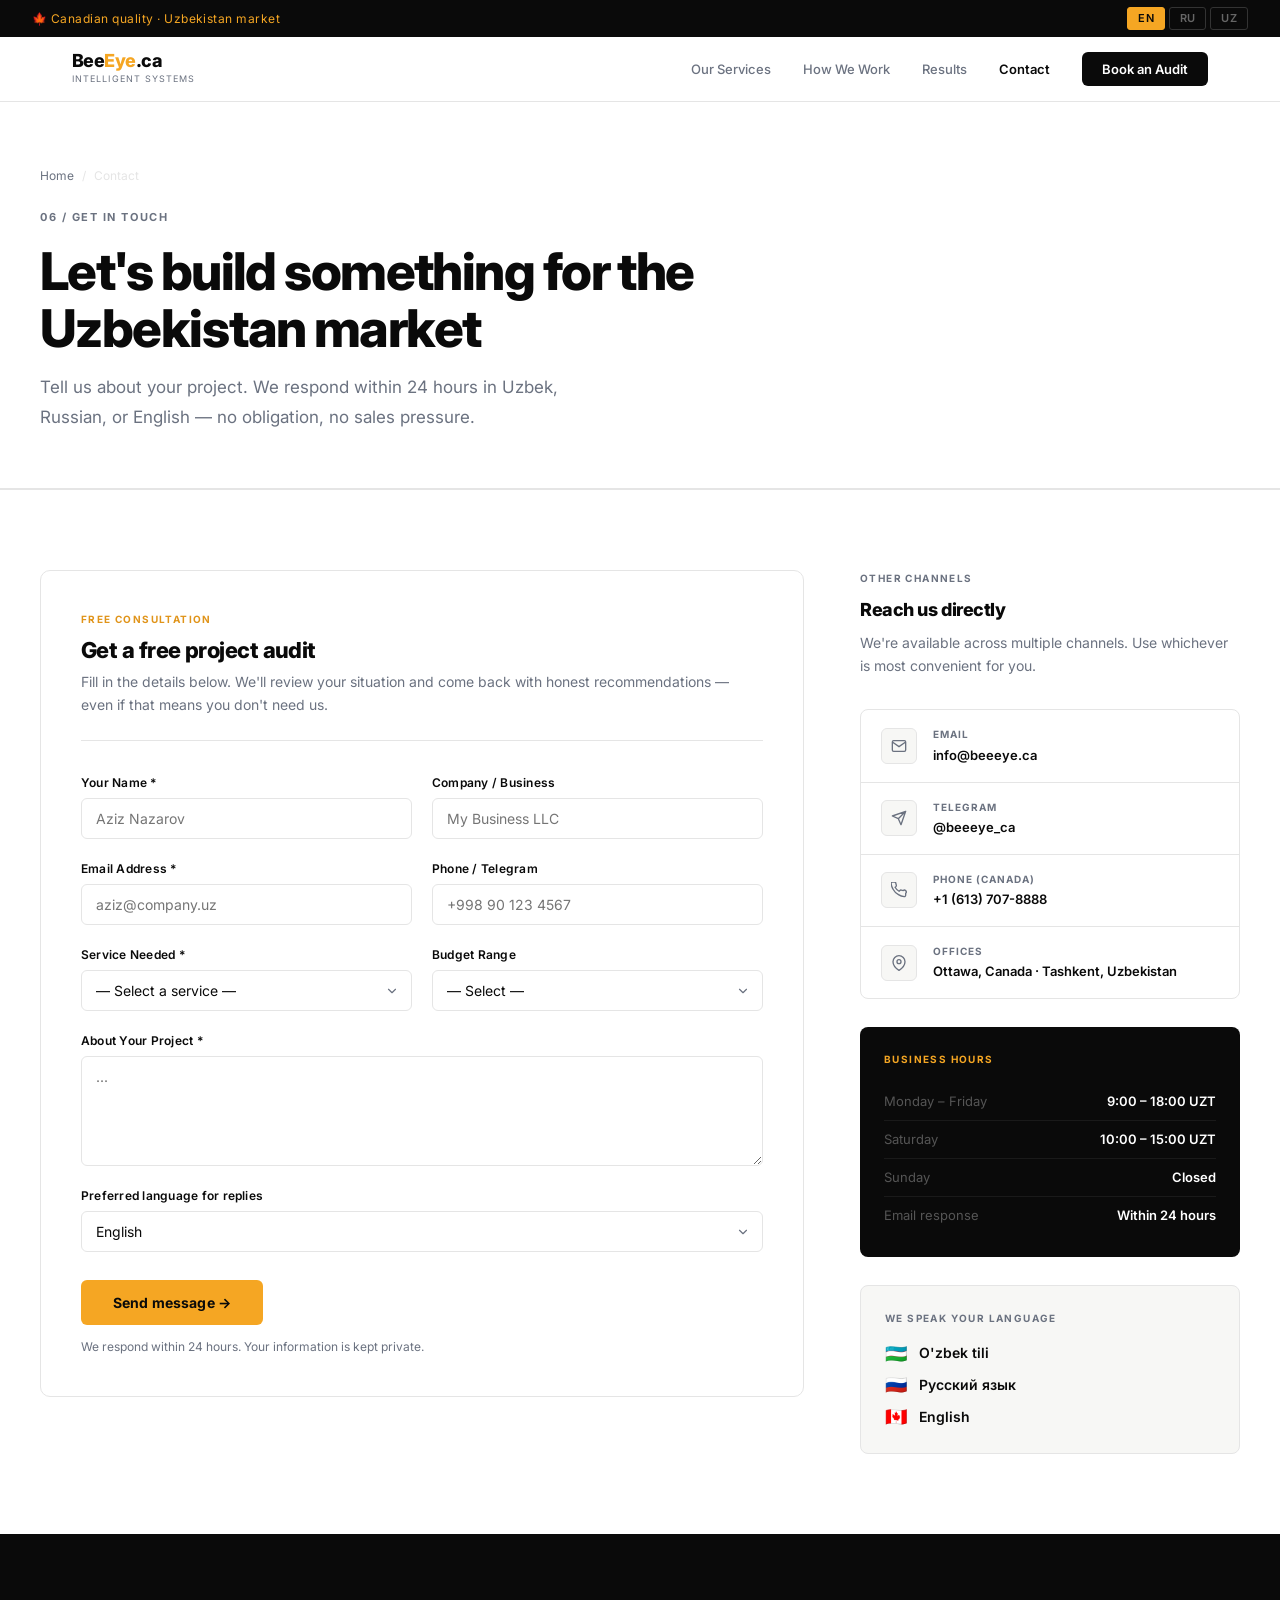
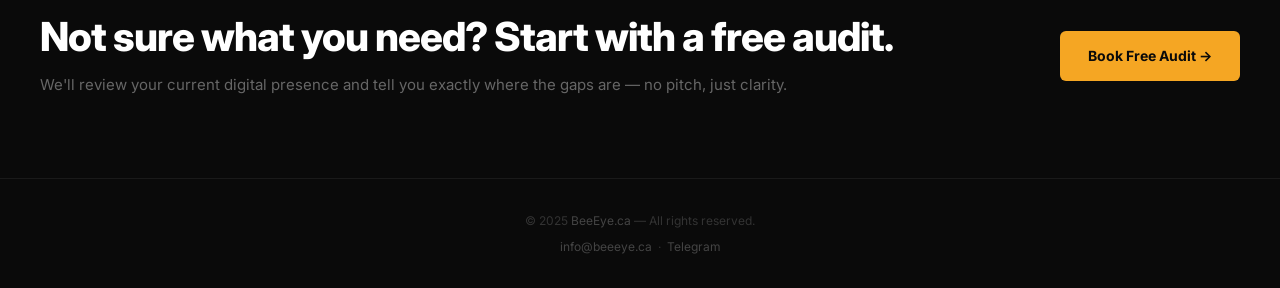
==== contact.html @ bd65f95c "Add files via upload" ====
<!DOCTYPE html>
<html lang="en">
<head>
  <meta charset="UTF-8">
  <meta name="viewport" content="width=device-width, initial-scale=1.0">
  <title>Contact — BeeEye.ca</title>
  <meta name="description" content="Get a free audit from BeeEye.ca. Web design and digital solutions for Uzbekistan businesses. Available in Uzbek, Russian, and English.">
  <link rel="preconnect" href="https://fonts.googleapis.com">
  <link rel="preconnect" href="https://fonts.gstatic.com" crossorigin>
  <link href="https://fonts.googleapis.com/css2?family=Inter:wght@300;400;500;600;700;800;900&display=swap" rel="stylesheet">
  <style>
    *, *::before, *::after { margin: 0; padding: 0; box-sizing: border-box; }
    :root {
      --black: #0a0a0a; --white: #ffffff; --off: #f7f7f5;
      --amber: #f5a623; --amber-d: #e0941a;
      --muted: #6b7280; --border: #e5e5e5;
      --green-bg: #ecfdf5; --green-text: #065f46; --green-border: #a7f3d0;
    }
    html { scroll-behavior: smooth; }
    body { font-family: 'Inter', -apple-system, sans-serif; background: var(--white); color: var(--black); line-height: 1.6; -webkit-font-smoothing: antialiased; }

    /* ─── Lang bar ─── */
    .lang-bar { background: var(--black); padding: 0.45rem 2rem; display: flex; justify-content: space-between; align-items: center; }
    .lang-bar-left { font-size: 12px; color: #555; letter-spacing: 0.04em; }
    .lang-bar-left span { color: var(--amber); }
    .lang-switcher { display: flex; gap: 0.25rem; }
    .lang-btn { background: transparent; border: 1px solid #333; color: #666; padding: 0.2rem 0.6rem; border-radius: 3px; font-size: 11px; font-weight: 600; letter-spacing: 0.06em; cursor: pointer; font-family: inherit; transition: all 0.15s; }
    .lang-btn:hover { border-color: var(--amber); color: var(--amber); }
    .lang-btn.active { background: var(--amber); border-color: var(--amber); color: var(--black); }

    /* ─── Nav ─── */
    nav { position: sticky; top: 0; z-index: 999; background: var(--white); border-bottom: 1px solid var(--border); }
    .nav-inner { max-width: 1200px; margin: 0 auto; padding: 0 2rem; height: 64px; display: flex; align-items: center; justify-content: space-between; }
    .nav-logo { display: flex; flex-direction: column; text-decoration: none; }
    .nav-logo-name { font-size: 18px; font-weight: 800; color: var(--black); letter-spacing: -0.03em; line-height: 1; }
    .nav-logo-name em { color: var(--amber); font-style: normal; }
    .nav-logo-tagline { font-size: 9px; color: var(--muted); letter-spacing: 0.12em; text-transform: uppercase; margin-top: 2px; }
    .nav-links { display: flex; align-items: center; gap: 2rem; list-style: none; }
    .nav-links a { text-decoration: none; font-size: 13px; font-weight: 500; color: var(--muted); transition: color 0.15s; }
    .nav-links a:hover, .nav-links a.active { color: var(--black); font-weight: 600; }
    .btn-nav { background: var(--black); color: var(--white) !important; padding: 0.55rem 1.25rem; border-radius: 6px; font-size: 13px; font-weight: 600 !important; text-decoration: none; transition: background 0.15s; }
    .btn-nav:hover { background: #222 !important; }
    .hamburger { display: none; flex-direction: column; gap: 5px; background: none; border: none; cursor: pointer; }
    .hamburger span { width: 22px; height: 2px; background: var(--black); display: block; }
    .mobile-nav { display: none; background: var(--white); border-bottom: 1px solid var(--border); padding: 1rem 2rem 1.5rem; }
    .mobile-nav.open { display: block; }
    .mobile-nav a { display: block; padding: 0.6rem 0; font-size: 15px; font-weight: 500; color: var(--black); text-decoration: none; border-bottom: 1px solid var(--border); }
    .mobile-nav a:last-child { border-bottom: none; }
    .mobile-nav .btn-nav { display: block; text-align: center; margin-top: 1rem; background: var(--black); color: var(--white) !important; border-radius: 6px; font-weight: 600 !important; }

    /* ─── Page header ─── */
    .page-header { padding: 4rem 2rem 3.5rem; border-bottom: 1px solid var(--border); }
    .page-header-inner { max-width: 1200px; margin: 0 auto; }
    .breadcrumb { font-size: 12px; color: var(--muted); margin-bottom: 1.5rem; display: flex; align-items: center; gap: 0.5rem; }
    .breadcrumb a { color: var(--muted); text-decoration: none; }
    .breadcrumb span { color: var(--border); }
    .page-eyebrow { font-size: 11px; font-weight: 700; letter-spacing: 0.14em; text-transform: uppercase; color: var(--muted); margin-bottom: 1rem; }
    .page-header h1 { font-size: clamp(32px, 5vw, 52px); font-weight: 800; letter-spacing: -0.03em; line-height: 1.1; max-width: 720px; margin-bottom: 1rem; }
    .page-header p { font-size: 17px; color: var(--muted); max-width: 560px; line-height: 1.75; }

    /* ─── Layout ─── */
    .divider { height: 1px; background: var(--border); }
    .section { padding: 5rem 2rem; }
    .section-inner { max-width: 1200px; margin: 0 auto; }

    /* ─── Contact grid ─── */
    .contact-grid { display: grid; grid-template-columns: 1fr; gap: 3.5rem; align-items: start; }

    /* ─── Form card ─── */
    .form-card { border: 1px solid var(--border); border-radius: 10px; padding: 2.5rem; }
    .form-card-header { margin-bottom: 2rem; padding-bottom: 1.5rem; border-bottom: 1px solid var(--border); }
    .form-card-eyebrow { font-size: 10px; font-weight: 700; letter-spacing: 0.14em; text-transform: uppercase; color: var(--amber-d); margin-bottom: 0.6rem; }
    .form-card-title { font-size: 22px; font-weight: 800; letter-spacing: -0.025em; line-height: 1.2; margin-bottom: 0.4rem; }
    .form-card-sub { font-size: 14px; color: var(--muted); line-height: 1.65; }

    .field-row { display: grid; grid-template-columns: 1fr; gap: 1.25rem; margin-bottom: 1.25rem; }
    .field { display: flex; flex-direction: column; gap: 0.35rem; }
    .field label { font-size: 12px; font-weight: 600; color: var(--black); letter-spacing: 0.02em; }
    .field input, .field select, .field textarea {
      padding: 0.7rem 0.9rem;
      border: 1px solid var(--border);
      border-radius: 6px;
      font-size: 14px;
      font-family: inherit;
      color: var(--black);
      background: var(--white);
      transition: border-color 0.15s;
      outline: none;
      width: 100%;
    }
    .field input:focus, .field select:focus, .field textarea:focus { border-color: var(--amber); }
    .field textarea { min-height: 110px; resize: vertical; }
    .field select {
      appearance: none;
      background-image: url("data:image/svg+xml,%3Csvg xmlns='http://www.w3.org/2000/svg' width='14' height='14' viewBox='0 0 24 24' fill='none'%3E%3Cpath d='M6 9l6 6 6-6' stroke='%236b7280' stroke-width='2' stroke-linecap='round' stroke-linejoin='round'/%3E%3C/svg%3E");
      background-repeat: no-repeat;
      background-position: right 0.75rem center;
      padding-right: 2.25rem;
    }
    .form-footer { margin-top: 1.75rem; display: flex; flex-direction: column; gap: 0.75rem; align-items: flex-start; }
    .btn-submit {
      background: var(--amber); color: var(--black); border: none;
      padding: 0.85rem 2rem; border-radius: 6px; font-size: 14px; font-weight: 700;
      cursor: pointer; font-family: inherit; transition: background 0.15s; letter-spacing: 0.01em;
    }
    .btn-submit:hover { background: var(--amber-d); }
    .form-note { font-size: 12px; color: var(--muted); line-height: 1.6; }

    .success-msg {
      display: none;
      background: var(--green-bg);
      border: 1px solid var(--green-border);
      border-radius: 8px;
      padding: 2rem;
      text-align: center;
    }
    .success-msg h3 { font-size: 18px; font-weight: 800; color: var(--green-text); margin-bottom: 0.5rem; letter-spacing: -0.02em; }
    .success-msg p { font-size: 14px; color: #047857; line-height: 1.65; }

    /* ─── Sidebar ─── */
    .sidebar { display: flex; flex-direction: column; gap: 1.75rem; }
    .sidebar-header { margin-bottom: 0.25rem; }
    .sidebar-eyebrow { font-size: 10px; font-weight: 700; letter-spacing: 0.14em; text-transform: uppercase; color: var(--muted); margin-bottom: 0.6rem; }
    .sidebar-title { font-size: 18px; font-weight: 800; letter-spacing: -0.025em; margin-bottom: 0.4rem; }
    .sidebar-sub { font-size: 14px; color: var(--muted); line-height: 1.65; }

    .contact-cards { display: flex; flex-direction: column; gap: 0; border: 1px solid var(--border); border-radius: 8px; overflow: hidden; }
    .contact-card { display: flex; align-items: center; gap: 1rem; padding: 1rem 1.25rem; border-bottom: 1px solid var(--border); text-decoration: none; color: inherit; transition: background 0.15s; }
    .contact-card:last-child { border-bottom: none; }
    .contact-card:hover { background: var(--off); }
    .cc-icon { width: 36px; height: 36px; background: var(--off); border: 1px solid var(--border); border-radius: 6px; display: flex; align-items: center; justify-content: center; flex-shrink: 0; }
    .cc-label { font-size: 10px; font-weight: 700; letter-spacing: 0.1em; text-transform: uppercase; color: var(--muted); margin-bottom: 0.15rem; }
    .cc-value { font-size: 13px; font-weight: 600; color: var(--black); }

    .hours-box { background: var(--black); border-radius: 8px; padding: 1.5rem; }
    .hours-eyebrow { font-size: 10px; font-weight: 700; letter-spacing: 0.14em; text-transform: uppercase; color: var(--amber); margin-bottom: 1rem; }
    .hours-row { display: flex; justify-content: space-between; align-items: center; padding: 0.5rem 0; border-bottom: 1px solid #1a1a1a; font-size: 13px; }
    .hours-row:last-child { border-bottom: none; }
    .hours-day { color: #555; }
    .hours-time { color: var(--white); font-weight: 600; }

    .lang-box { border: 1px solid var(--border); border-radius: 8px; padding: 1.5rem; background: var(--off); }
    .lang-box-eyebrow { font-size: 10px; font-weight: 700; letter-spacing: 0.14em; text-transform: uppercase; color: var(--muted); margin-bottom: 1rem; }
    .lang-items { display: flex; flex-direction: column; gap: 0.6rem; }
    .lang-item { display: flex; align-items: center; gap: 0.75rem; font-size: 14px; font-weight: 600; color: var(--black); }
    .lang-item-flag { font-size: 18px; line-height: 1; }

    /* ─── CTA band ─── */
    .cta-band { background: var(--black); padding: 5rem 2rem; }
    .cta-band-inner { max-width: 1200px; margin: 0 auto; display: grid; grid-template-columns: 1fr; gap: 2.5rem; align-items: center; }
    .cta-band h2 { font-size: clamp(26px, 3.5vw, 40px); font-weight: 800; letter-spacing: -0.025em; line-height: 1.15; color: var(--white); }
    .cta-band p { font-size: 15px; color: #666; line-height: 1.75; margin-top: 0.75rem; }
    .btn-amber { background: var(--amber); color: var(--black); padding: 0.85rem 1.75rem; border-radius: 6px; font-size: 14px; font-weight: 700; text-decoration: none; transition: background 0.15s; display: inline-block; white-space: nowrap; }
    .btn-amber:hover { background: var(--amber-d); }

    /* ─── Footer ─── */
    footer { background: var(--black); border-top: 1px solid #1a1a1a; padding: 2rem; text-align: center; }
    .footer-bottom { max-width: 1200px; margin: 0 auto; display: flex; flex-direction: column; gap: 0.4rem; }
    .footer-bottom p { font-size: 12px; color: #333; }
    .footer-bottom a { color: #444; text-decoration: none; }
    .footer-bottom a:hover { color: var(--amber); }

    /* ─── Responsive ─── */
    @media (max-width: 767px) {
      .nav-links { display: none; }
      .hamburger { display: flex; }
      .section { padding: 3.5rem 1.5rem; }
      .page-header { padding: 3rem 1.5rem 2.5rem; }
      .lang-bar { padding: 0.45rem 1.5rem; }
      .form-card { padding: 1.75rem; }
    }
    @media (min-width: 640px) {
      .field-row { grid-template-columns: 1fr 1fr; }
    }
    @media (min-width: 1024px) {
      .contact-grid { grid-template-columns: 1fr 380px; }
      .cta-band-inner { grid-template-columns: 1fr auto; }
    }
  </style>
</head>
<body>

<div class="lang-bar">
  <span class="lang-bar-left"><span data-i18n="lang_tagline">🍁 Canadian quality · Uzbekistan market</span></span>
  <div class="lang-switcher">
    <button class="lang-btn active" onclick="setLang('en')" id="btn-en">EN</button>
    <button class="lang-btn" onclick="setLang('ru')" id="btn-ru">RU</button>
    <button class="lang-btn" onclick="setLang('uz')" id="btn-uz">UZ</button>
  </div>
</div>

<nav>
  <div class="nav-inner">
    <a href="index.html" class="nav-logo">
      <span class="nav-logo-name">Bee<em>Eye</em>.ca</span>
      <span class="nav-logo-tagline" data-i18n="nav_tagline">Intelligent Systems</span>
    </a>
    <ul class="nav-links">
      <li><a href="services.html" data-i18n="nav_services">Our Services</a></li>
      <li><a href="index.html#how" data-i18n="nav_how">How We Work</a></li>
      <li><a href="portfolio.html" data-i18n="nav_portfolio">Results</a></li>
      <li><a href="contact.html" class="active" data-i18n="nav_contact_lnk">Contact</a></li>
      <li><a href="contact.html" class="btn-nav" data-i18n="nav_cta">Book an Audit</a></li>
    </ul>
    <button class="hamburger" onclick="toggleMobile()"><span></span><span></span><span></span></button>
  </div>
</nav>
<div class="mobile-nav" id="mobile-nav">
  <a href="services.html" onclick="toggleMobile()" data-i18n="nav_services">Our Services</a>
  <a href="index.html#how" onclick="toggleMobile()" data-i18n="nav_how">How We Work</a>
  <a href="portfolio.html" onclick="toggleMobile()" data-i18n="nav_portfolio">Results</a>
  <a href="contact.html" class="active" onclick="toggleMobile()" data-i18n="nav_contact_lnk">Contact</a>
  <a href="contact.html" class="btn-nav" data-i18n="nav_cta">Book an Audit</a>
</div>

<div class="page-header">
  <div class="page-header-inner">
    <div class="breadcrumb">
      <a href="index.html" data-i18n="nav_home">Home</a>
      <span>/</span>
      <span data-i18n="page_bc">Contact</span>
    </div>
    <div class="page-eyebrow" data-i18n="page_eyebrow">06 / Get in Touch</div>
    <h1 data-i18n="page_h1">Let's build something for the Uzbekistan market</h1>
    <p data-i18n="page_sub">Tell us about your project. We respond within 24 hours in Uzbek, Russian, or English — no obligation, no sales pressure.</p>
  </div>
</div>

<div class="divider"></div>

<section class="section">
  <div class="section-inner">
    <div class="contact-grid">

      <!-- Form -->
      <div>
        <div class="form-card">
          <div class="form-card-header">
            <div class="form-card-eyebrow" data-i18n="form_eyebrow">Free Consultation</div>
            <div class="form-card-title" data-i18n="form_title">Get a free project audit</div>
            <p class="form-card-sub" data-i18n="form_sub">Fill in the details below. We'll review your situation and come back with honest recommendations — even if that means you don't need us.</p>
          </div>

          <form id="contact-form" onsubmit="handleSubmit(event)">
            <div class="field-row">
              <div class="field">
                <label for="f-name" data-i18n="field_name">Your Name *</label>
                <input type="text" id="f-name" name="name" required placeholder="Aziz Nazarov">
              </div>
              <div class="field">
                <label for="f-company" data-i18n="field_company">Company / Business</label>
                <input type="text" id="f-company" name="company" placeholder="My Business LLC">
              </div>
            </div>
            <div class="field-row">
              <div class="field">
                <label for="f-email" data-i18n="field_email">Email Address *</label>
                <input type="email" id="f-email" name="email" required placeholder="aziz@company.uz">
              </div>
              <div class="field">
                <label for="f-phone" data-i18n="field_phone">Phone / Telegram</label>
                <input type="tel" id="f-phone" name="phone" placeholder="+998 90 123 4567">
              </div>
            </div>
            <div class="field-row">
              <div class="field">
                <label for="f-service" data-i18n="field_service">Service Needed *</label>
                <select id="f-service" name="service" required>
                  <option value="" data-i18n="sel_default">— Select a service —</option>
                  <option value="web" data-i18n="opt_web">Website Design &amp; Development</option>
                  <option value="ecom" data-i18n="opt_ecom">E-Commerce Store</option>
                  <option value="seo" data-i18n="opt_seo">SEO &amp; Digital Marketing</option>
                  <option value="ai" data-i18n="opt_ai">AI Integration / Chatbot</option>
                  <option value="full" data-i18n="opt_full">Full Digital Package</option>
                  <option value="other" data-i18n="opt_other">Other / Not sure yet</option>
                </select>
              </div>
              <div class="field">
                <label for="f-budget" data-i18n="field_budget">Budget Range</label>
                <select id="f-budget" name="budget">
                  <option value="" data-i18n="sel_default">— Select —</option>
                  <option value="u500" data-i18n="bud1">Under $500</option>
                  <option value="500-1k" data-i18n="bud2">$500 – $1,000</option>
                  <option value="1k-2.5k" data-i18n="bud3">$1,000 – $2,500</option>
                  <option value="2.5k-5k" data-i18n="bud4">$2,500 – $5,000</option>
                  <option value="5k+" data-i18n="bud5">$5,000+</option>
                </select>
              </div>
            </div>
            <div class="field" style="margin-bottom:1.25rem;">
              <label for="f-msg" data-i18n="field_msg">About Your Project *</label>
              <textarea id="f-msg" name="message" required placeholder="..."></textarea>
            </div>
            <div class="field" style="margin-bottom:1.5rem;">
              <label for="f-lang" data-i18n="field_lang">Preferred language for replies</label>
              <select id="f-lang" name="lang_pref">
                <option value="en">English</option>
                <option value="ru">Русский</option>
                <option value="uz">O'zbekcha</option>
              </select>
            </div>
            <div class="form-footer">
              <button type="submit" class="btn-submit" data-i18n="btn_submit">Send message →</button>
              <p class="form-note" data-i18n="form_note">We respond within 24 hours. Your information is kept private.</p>
            </div>
          </form>

          <div class="success-msg" id="success-msg">
            <h3 data-i18n="ok_title">Message received.</h3>
            <p data-i18n="ok_sub">Thank you for reaching out. We'll contact you within 24 hours to discuss your project in detail.</p>
          </div>
        </div>
      </div>

      <!-- Sidebar -->
      <div class="sidebar">

        <div class="sidebar-header">
          <div class="sidebar-eyebrow" data-i18n="sb_eyebrow">Other channels</div>
          <div class="sidebar-title" data-i18n="sb_title">Reach us directly</div>
          <p class="sidebar-sub" data-i18n="sb_sub">We're available across multiple channels. Use whichever is most convenient for you.</p>
        </div>

        <div class="contact-cards">
          <a href="mailto:info@beeeye.ca" class="contact-card">
            <div class="cc-icon">
              <svg width="16" height="16" viewBox="0 0 24 24" fill="none"><path d="M4 4h16c1.1 0 2 .9 2 2v12c0 1.1-.9 2-2 2H4c-1.1 0-2-.9-2-2V6c0-1.1.9-2 2-2z" stroke="#6b7280" stroke-width="2"/><path d="M22 6l-10 7L2 6" stroke="#6b7280" stroke-width="2"/></svg>
            </div>
            <div>
              <div class="cc-label" data-i18n="cc_email">Email</div>
              <div class="cc-value">info@beeeye.ca</div>
            </div>
          </a>
          <a href="https://t.me/beeeye_ca" target="_blank" rel="noopener" class="contact-card">
            <div class="cc-icon">
              <svg width="16" height="16" viewBox="0 0 24 24" fill="none"><path d="M22 2L11 13M22 2l-7 20-4-9-9-4 20-7z" stroke="#6b7280" stroke-width="2" stroke-linecap="round" stroke-linejoin="round"/></svg>
            </div>
            <div>
              <div class="cc-label">Telegram</div>
              <div class="cc-value">@beeeye_ca</div>
            </div>
          </a>
          <a href="tel:+16137078888" class="contact-card">
            <div class="cc-icon">
              <svg width="16" height="16" viewBox="0 0 24 24" fill="none"><path d="M22 16.92v3a2 2 0 01-2.18 2 19.79 19.79 0 01-8.63-3.07A19.5 19.5 0 013.07 10.8 19.79 19.79 0 01.22 2.18 2 2 0 012.22 0h3a2 2 0 012 1.72c.127.96.361 1.903.7 2.81a2 2 0 01-.45 2.11L6.09 7.91a16 16 0 006 6l1.27-1.27a2 2 0 012.11-.45c.907.339 1.85.573 2.81.7A2 2 0 0122 16.92z" stroke="#6b7280" stroke-width="2"/></svg>
            </div>
            <div>
              <div class="cc-label" data-i18n="cc_phone">Phone (Canada)</div>
              <div class="cc-value">+1 (613) 707-8888</div>
            </div>
          </a>
          <div class="contact-card" style="cursor:default;">
            <div class="cc-icon">
              <svg width="16" height="16" viewBox="0 0 24 24" fill="none"><path d="M21 10c0 7-9 13-9 13s-9-6-9-13a9 9 0 0118 0z" stroke="#6b7280" stroke-width="2"/><circle cx="12" cy="10" r="3" stroke="#6b7280" stroke-width="2"/></svg>
            </div>
            <div>
              <div class="cc-label" data-i18n="cc_offices">Offices</div>
              <div class="cc-value" data-i18n="cc_offices_val">Ottawa, Canada · Tashkent, Uzbekistan</div>
            </div>
          </div>
        </div>

        <div class="hours-box">
          <div class="hours-eyebrow" data-i18n="hours_title">Business Hours</div>
          <div class="hours-row">
            <span class="hours-day" data-i18n="h_monFri">Monday – Friday</span>
            <span class="hours-time">9:00 – 18:00 UZT</span>
          </div>
          <div class="hours-row">
            <span class="hours-day" data-i18n="h_sat">Saturday</span>
            <span class="hours-time">10:00 – 15:00 UZT</span>
          </div>
          <div class="hours-row">
            <span class="hours-day" data-i18n="h_sun">Sunday</span>
            <span class="hours-time" data-i18n="h_closed">Closed</span>
          </div>
          <div class="hours-row">
            <span class="hours-day" data-i18n="h_email">Email response</span>
            <span class="hours-time" data-i18n="h_24h">Within 24 hours</span>
          </div>
        </div>

        <div class="lang-box">
          <div class="lang-box-eyebrow" data-i18n="lang_box_title">We speak your language</div>
          <div class="lang-items">
            <div class="lang-item"><span class="lang-item-flag">🇺🇿</span> <span>O'zbek tili</span></div>
            <div class="lang-item"><span class="lang-item-flag">🇷🇺</span> <span>Русский язык</span></div>
            <div class="lang-item"><span class="lang-item-flag">🇨🇦</span> <span>English</span></div>
          </div>
        </div>

      </div>
    </div>
  </div>
</section>

<div class="cta-band">
  <div class="cta-band-inner">
    <div>
      <h2 data-i18n="cta_h">Not sure what you need? Start with a free audit.</h2>
      <p data-i18n="cta_p">We'll review your current digital presence and tell you exactly where the gaps are — no pitch, just clarity.</p>
    </div>
    <a href="#contact-form" class="btn-amber" data-i18n="cta_btn">Book Free Audit →</a>
  </div>
</div>

<footer>
  <div class="footer-bottom">
    <p>&copy; 2025 <a href="index.html">BeeEye.ca</a> — <span data-i18n="footer_rights">All rights reserved.</span></p>
    <p><a href="mailto:info@beeeye.ca">info@beeeye.ca</a> &nbsp;·&nbsp; <a href="https://t.me/beeeye_ca">Telegram</a></p>
  </div>
</footer>

<script>
const T = {
  en: {
    lang_tagline:"🍁 Canadian quality · Uzbekistan market",
    nav_tagline:"Intelligent Systems", nav_services:"Our Services", nav_how:"How We Work",
    nav_portfolio:"Results", nav_contact_lnk:"Contact", nav_cta:"Book an Audit", nav_home:"Home",
    page_bc:"Contact", page_eyebrow:"06 / Get in Touch",
    page_h1:"Let's build something for the Uzbekistan market",
    page_sub:"Tell us about your project. We respond within 24 hours in Uzbek, Russian, or English — no obligation, no sales pressure.",
    form_eyebrow:"Free Consultation",
    form_title:"Get a free project audit",
    form_sub:"Fill in the details below. We'll review your situation and come back with honest recommendations — even if that means you don't need us.",
    field_name:"Your Name *", field_company:"Company / Business", field_email:"Email Address *",
    field_phone:"Phone / Telegram", field_service:"Service Needed *", field_budget:"Budget Range",
    field_msg:"About Your Project *", field_lang:"Preferred language for replies",
    sel_default:"— Select —",
    opt_web:"Website Design &amp; Development", opt_ecom:"E-Commerce Store",
    opt_seo:"SEO &amp; Digital Marketing", opt_ai:"AI Integration / Chatbot",
    opt_full:"Full Digital Package", opt_other:"Other / Not sure yet",
    bud1:"Under $500", bud2:"$500 – $1,000", bud3:"$1,000 – $2,500",
    bud4:"$2,500 – $5,000", bud5:"$5,000+",
    btn_submit:"Send message →",
    form_note:"We respond within 24 hours. Your information is kept private.",
    ok_title:"Message received.", ok_sub:"Thank you for reaching out. We'll contact you within 24 hours to discuss your project in detail.",
    sb_eyebrow:"Other channels", sb_title:"Reach us directly",
    sb_sub:"We're available across multiple channels. Use whichever is most convenient for you.",
    cc_email:"Email", cc_phone:"Phone (Canada)", cc_offices:"Offices",
    cc_offices_val:"Ottawa, Canada · Tashkent, Uzbekistan",
    hours_title:"Business Hours",
    h_monFri:"Monday – Friday", h_sat:"Saturday", h_sun:"Sunday",
    h_closed:"Closed", h_email:"Email response", h_24h:"Within 24 hours",
    lang_box_title:"We speak your language",
    cta_h:"Not sure what you need? Start with a free audit.",
    cta_p:"We'll review your current digital presence and tell you exactly where the gaps are — no pitch, just clarity.",
    cta_btn:"Book Free Audit →",
    footer_rights:"All rights reserved."
  },
  ru: {
    lang_tagline:"🍁 Канадское качество · Рынок Узбекистана",
    nav_tagline:"Интеллектуальные системы", nav_services:"Наши услуги", nav_how:"Как мы работаем",
    nav_portfolio:"Результаты", nav_contact_lnk:"Контакты", nav_cta:"Записаться на аудит", nav_home:"Главная",
    page_bc:"Контакты", page_eyebrow:"06 / Связаться",
    page_h1:"Давайте создадим что-то для рынка Узбекистана",
    page_sub:"Расскажите о своём проекте. Мы ответим в течение 24 часов на узбекском, русском или английском — без обязательств и давления.",
    form_eyebrow:"Бесплатная консультация",
    form_title:"Получите бесплатный аудит проекта",
    form_sub:"Заполните форму ниже. Мы изучим вашу ситуацию и дадим честные рекомендации — даже если окажется, что вам не нужны наши услуги.",
    field_name:"Ваше имя *", field_company:"Компания / Бизнес", field_email:"Email *",
    field_phone:"Телефон / Telegram", field_service:"Нужная услуга *", field_budget:"Бюджет",
    field_msg:"О вашем проекте *", field_lang:"Предпочтительный язык для ответов",
    sel_default:"— Выберите —",
    opt_web:"Разработка и дизайн сайта", opt_ecom:"Интернет-магазин",
    opt_seo:"SEO и цифровой маркетинг", opt_ai:"Интеграция ИИ / Чат-бот",
    opt_full:"Полный цифровой пакет", opt_other:"Другое / Пока не знаю",
    bud1:"До $500", bud2:"$500 – $1 000", bud3:"$1 000 – $2 500",
    bud4:"$2 500 – $5 000", bud5:"От $5 000",
    btn_submit:"Отправить сообщение →",
    form_note:"Отвечаем в течение 24 часов. Ваши данные конфиденциальны.",
    ok_title:"Сообщение получено.", ok_sub:"Спасибо, что написали. Мы свяжемся с вами в течение 24 часов для детального обсуждения проекта.",
    sb_eyebrow:"Другие каналы", sb_title:"Свяжитесь напрямую",
    sb_sub:"Мы доступны по нескольким каналам. Используйте тот, который вам удобнее.",
    cc_email:"Email", cc_phone:"Телефон (Канада)", cc_offices:"Офисы",
    cc_offices_val:"Оттава, Канада · Ташкент, Узбекистан",
    hours_title:"Рабочие часы",
    h_monFri:"Понедельник – Пятница", h_sat:"Суббота", h_sun:"Воскресенье",
    h_closed:"Выходной", h_email:"Ответ по email", h_24h:"В течение 24 часов",
    lang_box_title:"Мы говорим на вашем языке",
    cta_h:"Не знаете, что нужно? Начните с бесплатного аудита.",
    cta_p:"Мы проанализируем ваше текущее цифровое присутствие и точно скажем, где пробелы — без питча, просто ясность.",
    cta_btn:"Заказать бесплатный аудит →",
    footer_rights:"Все права защищены."
  },
  uz: {
    lang_tagline:"🍁 Kanada sifati · O'zbekiston bozori",
    nav_tagline:"Intelligent Systems", nav_services:"Xizmatlarimiz", nav_how:"Qanday ishlaymiz",
    nav_portfolio:"Natijalar", nav_contact_lnk:"Aloqa", nav_cta:"Audit buyurtma qilish", nav_home:"Bosh sahifa",
    page_bc:"Aloqa", page_eyebrow:"06 / Bog'lanish",
    page_h1:"O'zbekiston bozori uchun birgalikda nimadir yarataylik",
    page_sub:"Loyihangiz haqida ayting. 24 soat ichida o'zbek, rus yoki ingliz tilida javob beramiz — majburiyatsiz, bosim yo'q.",
    form_eyebrow:"Bepul maslahat",
    form_title:"Bepul loyiha auditi olish",
    form_sub:"Quyidagi ma'lumotlarni to'ldiring. Vaziyatingizni ko'rib chiqib, halol tavsiyalar bilan qaytamiz — hatto bu bizga muhtoj emasligingizni anglatsa ham.",
    field_name:"Ismingiz *", field_company:"Kompaniya / Biznes", field_email:"Email manzil *",
    field_phone:"Telefon / Telegram", field_service:"Kerakli xizmat *", field_budget:"Byudjet",
    field_msg:"Loyihangiz haqida *", field_lang:"Javoblar uchun afzal til",
    sel_default:"— Tanlang —",
    opt_web:"Veb-sayt dizayni va ishlab chiqish", opt_ecom:"Elektron tijorat do'koni",
    opt_seo:"SEO va raqamli marketing", opt_ai:"AI integratsiyasi / Chatbot",
    opt_full:"To'liq raqamli paket", opt_other:"Boshqa / Hali aniq emas",
    bud1:"$500 dan kam", bud2:"$500 – $1 000", bud3:"$1 000 – $2 500",
    bud4:"$2 500 – $5 000", bud5:"$5 000+",
    btn_submit:"Xabar yuborish →",
    form_note:"24 soat ichida javob beramiz. Ma'lumotlaringiz maxfiy saqlanadi.",
    ok_title:"Xabar qabul qilindi.", ok_sub:"Murojaat qilganingiz uchun rahmat. Loyihangizni batafsil muhokama qilish uchun 24 soat ichida siz bilan bog'lanamiz.",
    sb_eyebrow:"Boshqa kanallar", sb_title:"Bevosita bog'laning",
    sb_sub:"Biz bir nechta kanal orqali mavjudmiz. O'zingizga qulay bo'lganini ishlating.",
    cc_email:"Email", cc_phone:"Telefon (Kanada)", cc_offices:"Ofislar",
    cc_offices_val:"Ottava, Kanada · Toshkent, O'zbekiston",
    hours_title:"Ish vaqti",
    h_monFri:"Dushanba – Juma", h_sat:"Shanba", h_sun:"Yakshanba",
    h_closed:"Dam olish kuni", h_email:"Email javobi", h_24h:"24 soat ichida",
    lang_box_title:"Biz sizning tilingizda gaplasamiz",
    cta_h:"Nima kerakligini bilmaysizmi? Bepul auditdan boshlang.",
    cta_p:"Joriy raqamli mavjudligingizni ko'rib chiqib, kamchiliklarni aniq ko'rsatamiz — pitch emas, shunchaki aniqlik.",
    cta_btn:"Bepul audit buyurtma qilish →",
    footer_rights:"Barcha huquqlar himoyalangan."
  }
};

let lang = 'en';
function setLang(l) {
  lang = l;
  const t = T[l];
  ['en','ru','uz'].forEach(x => document.getElementById('btn-'+x).classList.toggle('active', x===l));
  document.documentElement.lang = l;
  document.querySelectorAll('[data-i18n]').forEach(el => {
    const k = el.getAttribute('data-i18n');
    if (t[k] !== undefined) el.innerHTML = t[k];
  });
  document.querySelectorAll('select option[data-i18n]').forEach(opt => {
    const k = opt.getAttribute('data-i18n');
    if (t[k] !== undefined) opt.textContent = t[k].replace(/&amp;/g,'&');
  });
  try { localStorage.setItem('bl', l); } catch(e) {}
}

function toggleMobile() { document.getElementById('mobile-nav').classList.toggle('open'); }

function handleSubmit(e) {
  e.preventDefault();
  const t = T[lang];
  document.getElementById('contact-form').style.display = 'none';
  const s = document.getElementById('success-msg');
  s.style.display = 'block';
  s.querySelector('h3').textContent = t.ok_title;
  s.querySelector('p').textContent = t.ok_sub;
}

try { const s = localStorage.getItem('bl'); if (s && T[s]) setLang(s); } catch(e) {}
</script>
</body>
</html>
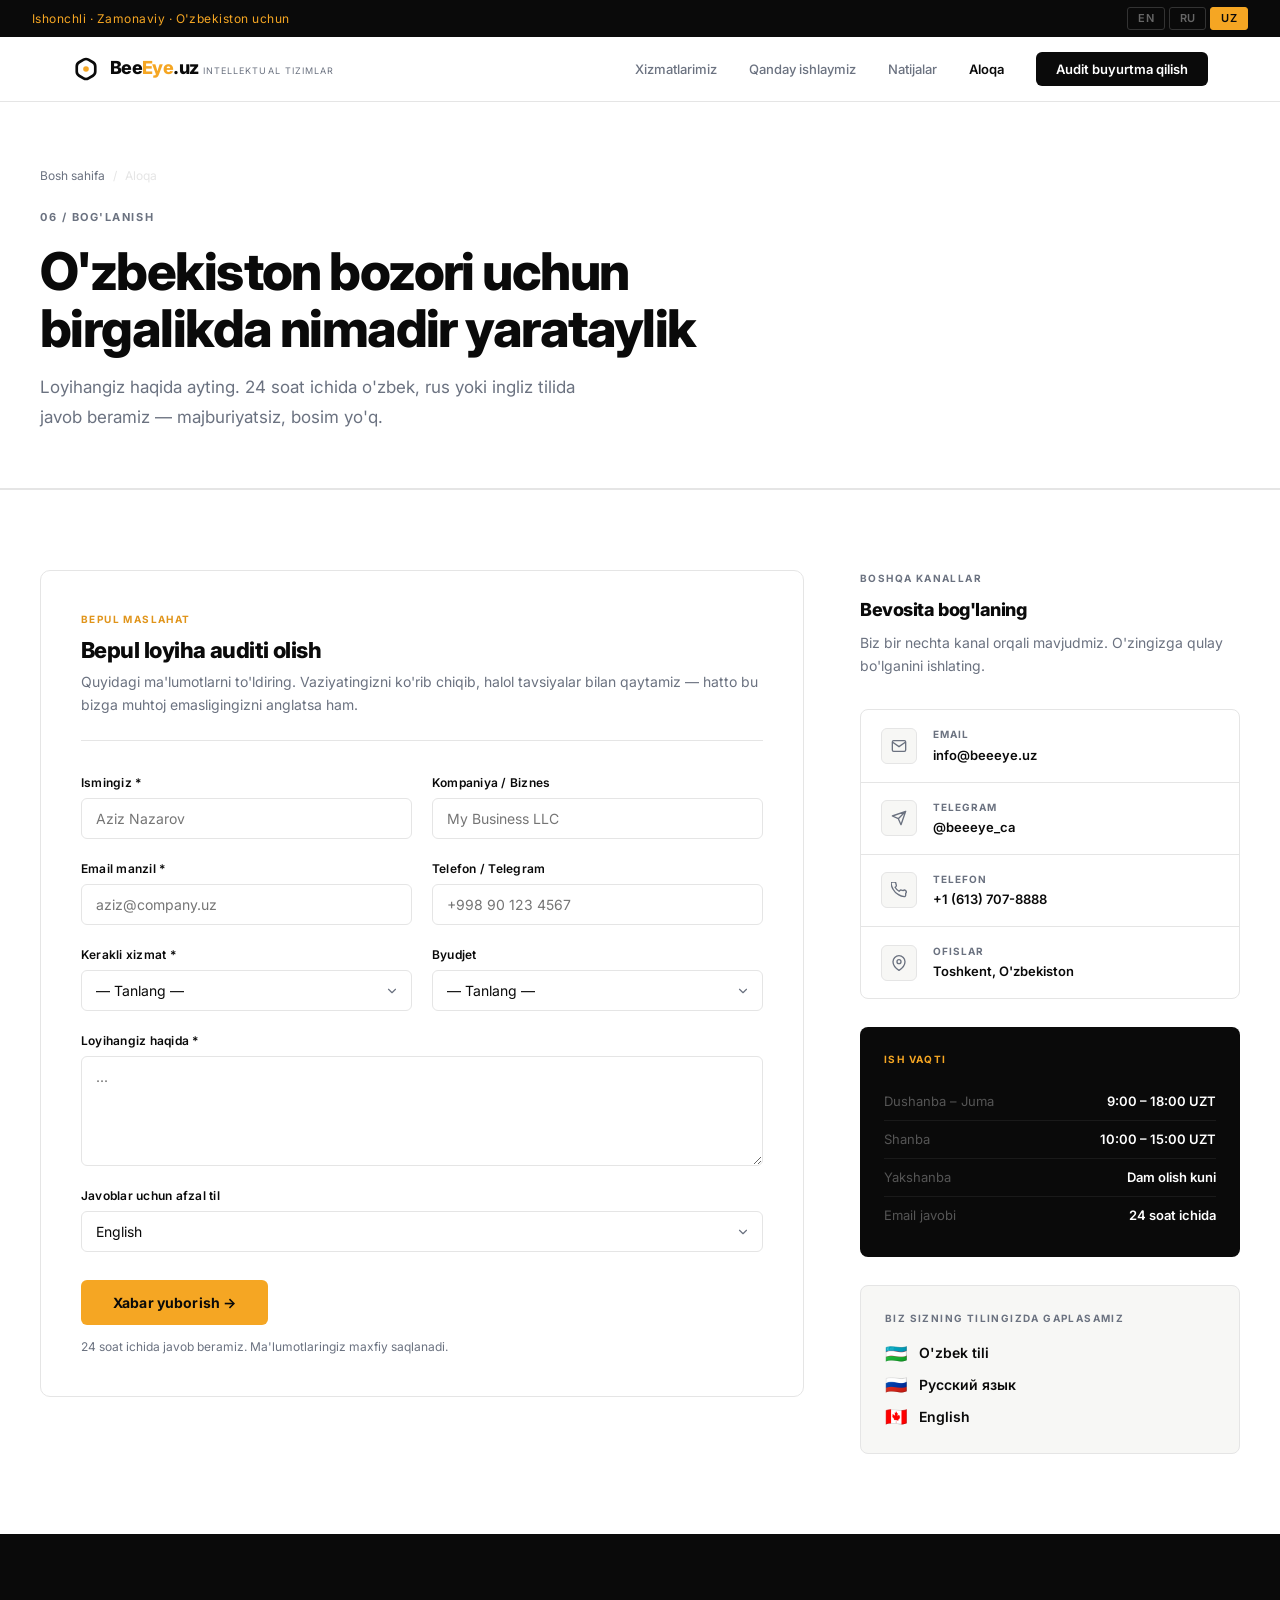
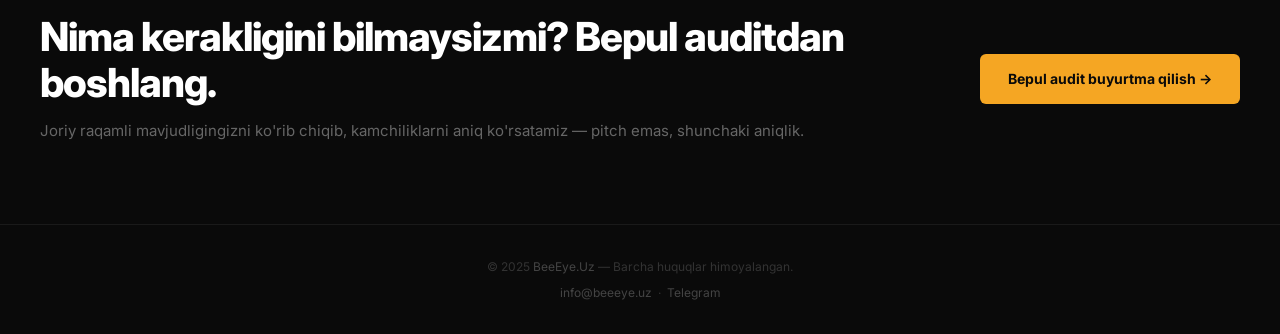
==== commit a7f41ca1: "Add files via upload" ====
--- a/contact.html
+++ b/contact.html
@@ -1,10 +1,10 @@
-<!DOCTYPE html>
+﻿<!DOCTYPE html>
 <html lang="en">
 <head>
   <meta charset="UTF-8">
   <meta name="viewport" content="width=device-width, initial-scale=1.0">
-  <title>Contact — BeeEye.ca</title>
-  <meta name="description" content="Get a free audit from BeeEye.ca. Web design and digital solutions for Uzbekistan businesses. Available in Uzbek, Russian, and English.">
+  <title>Contact — BeeEye.Uz</title>
+  <meta name="description" content="Get a free audit from BeeEye.Uz. Web design and digital solutions for Uzbekistan businesses. Available in Uzbek, Russian, and English.">
   <link rel="preconnect" href="https://fonts.googleapis.com">
   <link rel="preconnect" href="https://fonts.gstatic.com" crossorigin>
   <link href="https://fonts.googleapis.com/css2?family=Inter:wght@300;400;500;600;700;800;900&display=swap" rel="stylesheet">
@@ -181,7 +181,7 @@
 <body>
 
 <div class="lang-bar">
-  <span class="lang-bar-left"><span data-i18n="lang_tagline">🍁 Canadian quality · Uzbekistan market</span></span>
+  <span class="lang-bar-left"><span data-i18n="lang_tagline">Ishonchli · Zamonaviy · O'zbekiston uchun</span></span>
   <div class="lang-switcher">
     <button class="lang-btn active" onclick="setLang('en')" id="btn-en">EN</button>
     <button class="lang-btn" onclick="setLang('ru')" id="btn-ru">RU</button>
@@ -191,9 +191,24 @@
 
 <nav>
   <div class="nav-inner">
-    <a href="index.html" class="nav-logo">
-      <span class="nav-logo-name">Bee<em>Eye</em>.ca</span>
-      <span class="nav-logo-tagline" data-i18n="nav_tagline">Intelligent Systems</span>
+    <a href="index.html" class="nav-logo" style="flex-direction:row;align-items:center;gap:0.6rem;">
+      <svg width="28" height="28" viewBox="-5 -5 110 110" xmlns="http://www.w3.org/2000/svg" aria-hidden="true">
+        <defs>
+          <mask id="hm">
+            <rect x="-5" y="-5" width="110" height="110" fill="black"/>
+            <g transform="translate(50,50) scale(0.60) translate(-50,-50)">
+              <polygon points="50,16 79.44,33 79.44,67 50,84 20.56,67 20.56,33" fill="white" stroke="white" stroke-width="80" stroke-linejoin="round"/>
+              <polygon points="50,16 79.44,33 79.44,67 50,84 20.56,67 20.56,33" fill="black" stroke="black" stroke-width="45" stroke-linejoin="round"/>
+            </g>
+          </mask>
+        </defs>
+        <rect x="-5" y="-5" width="110" height="110" fill="#0a0a0a" mask="url(#hm)"/>
+        <circle cx="50" cy="50" r="11" fill="#f5a623"/>
+      </svg>
+      <div>
+        <span class="nav-logo-name">Bee<em>Eye</em>.uz</span>
+        <span class="nav-logo-tagline" data-i18n="nav_tagline">Intelligent Systems</span>
+      </div>
     </a>
     <ul class="nav-links">
       <li><a href="services.html" data-i18n="nav_services">Our Services</a></li>
@@ -322,13 +337,13 @@
         </div>
 
         <div class="contact-cards">
-          <a href="mailto:info@beeeye.ca" class="contact-card">
+          <a href="mailto:info@beeeye.uz" class="contact-card">
             <div class="cc-icon">
               <svg width="16" height="16" viewBox="0 0 24 24" fill="none"><path d="M4 4h16c1.1 0 2 .9 2 2v12c0 1.1-.9 2-2 2H4c-1.1 0-2-.9-2-2V6c0-1.1.9-2 2-2z" stroke="#6b7280" stroke-width="2"/><path d="M22 6l-10 7L2 6" stroke="#6b7280" stroke-width="2"/></svg>
             </div>
             <div>
               <div class="cc-label" data-i18n="cc_email">Email</div>
-              <div class="cc-value">info@beeeye.ca</div>
+              <div class="cc-value">info@beeeye.uz</div>
             </div>
           </a>
           <a href="https://t.me/beeeye_ca" target="_blank" rel="noopener" class="contact-card">
@@ -345,7 +360,7 @@
               <svg width="16" height="16" viewBox="0 0 24 24" fill="none"><path d="M22 16.92v3a2 2 0 01-2.18 2 19.79 19.79 0 01-8.63-3.07A19.5 19.5 0 013.07 10.8 19.79 19.79 0 01.22 2.18 2 2 0 012.22 0h3a2 2 0 012 1.72c.127.96.361 1.903.7 2.81a2 2 0 01-.45 2.11L6.09 7.91a16 16 0 006 6l1.27-1.27a2 2 0 012.11-.45c.907.339 1.85.573 2.81.7A2 2 0 0122 16.92z" stroke="#6b7280" stroke-width="2"/></svg>
             </div>
             <div>
-              <div class="cc-label" data-i18n="cc_phone">Phone (Canada)</div>
+              <div class="cc-label" data-i18n="cc_phone">Phone</div>
               <div class="cc-value">+1 (613) 707-8888</div>
             </div>
           </a>
@@ -355,7 +370,7 @@
             </div>
             <div>
               <div class="cc-label" data-i18n="cc_offices">Offices</div>
-              <div class="cc-value" data-i18n="cc_offices_val">Ottawa, Canada · Tashkent, Uzbekistan</div>
+              <div class="cc-value" data-i18n="cc_offices_val">Tashkent, Uzbekistan</div>
             </div>
           </div>
         </div>
@@ -406,15 +421,15 @@
 
 <footer>
   <div class="footer-bottom">
-    <p>&copy; 2025 <a href="index.html">BeeEye.ca</a> — <span data-i18n="footer_rights">All rights reserved.</span></p>
-    <p><a href="mailto:info@beeeye.ca">info@beeeye.ca</a> &nbsp;·&nbsp; <a href="https://t.me/beeeye_ca">Telegram</a></p>
+    <p>&copy; 2025 <a href="index.html">BeeEye.Uz</a> — <span data-i18n="footer_rights">All rights reserved.</span></p>
+    <p><a href="mailto:info@beeeye.uz">info@beeeye.uz</a> &nbsp;·&nbsp; <a href="https://t.me/beeeye_ca">Telegram</a></p>
   </div>
 </footer>
 
 <script>
 const T = {
   en: {
-    lang_tagline:"🍁 Canadian quality · Uzbekistan market",
+    lang_tagline:"Reliable · Modern · Built for Uzbekistan",
     nav_tagline:"Intelligent Systems", nav_services:"Our Services", nav_how:"How We Work",
     nav_portfolio:"Results", nav_contact_lnk:"Contact", nav_cta:"Book an Audit", nav_home:"Home",
     page_bc:"Contact", page_eyebrow:"06 / Get in Touch",
@@ -437,8 +452,8 @@
     ok_title:"Message received.", ok_sub:"Thank you for reaching out. We'll contact you within 24 hours to discuss your project in detail.",
     sb_eyebrow:"Other channels", sb_title:"Reach us directly",
     sb_sub:"We're available across multiple channels. Use whichever is most convenient for you.",
-    cc_email:"Email", cc_phone:"Phone (Canada)", cc_offices:"Offices",
-    cc_offices_val:"Ottawa, Canada · Tashkent, Uzbekistan",
+    cc_email:"Email", cc_phone:"Phone", cc_offices:"Offices",
+    cc_offices_val:"Tashkent, Uzbekistan",
     hours_title:"Business Hours",
     h_monFri:"Monday – Friday", h_sat:"Saturday", h_sun:"Sunday",
     h_closed:"Closed", h_email:"Email response", h_24h:"Within 24 hours",
@@ -449,7 +464,7 @@
     footer_rights:"All rights reserved."
   },
   ru: {
-    lang_tagline:"🍁 Канадское качество · Рынок Узбекистана",
+    lang_tagline:"Надёжно · Современно · Для Узбекистана",
     nav_tagline:"Интеллектуальные системы", nav_services:"Наши услуги", nav_how:"Как мы работаем",
     nav_portfolio:"Результаты", nav_contact_lnk:"Контакты", nav_cta:"Записаться на аудит", nav_home:"Главная",
     page_bc:"Контакты", page_eyebrow:"06 / Связаться",
@@ -472,8 +487,8 @@
     ok_title:"Сообщение получено.", ok_sub:"Спасибо, что написали. Мы свяжемся с вами в течение 24 часов для детального обсуждения проекта.",
     sb_eyebrow:"Другие каналы", sb_title:"Свяжитесь напрямую",
     sb_sub:"Мы доступны по нескольким каналам. Используйте тот, который вам удобнее.",
-    cc_email:"Email", cc_phone:"Телефон (Канада)", cc_offices:"Офисы",
-    cc_offices_val:"Оттава, Канада · Ташкент, Узбекистан",
+    cc_email:"Email", cc_phone:"Телефон", cc_offices:"Офисы",
+    cc_offices_val:"Ташкент, Узбекистан",
     hours_title:"Рабочие часы",
     h_monFri:"Понедельник – Пятница", h_sat:"Суббота", h_sun:"Воскресенье",
     h_closed:"Выходной", h_email:"Ответ по email", h_24h:"В течение 24 часов",
@@ -484,8 +499,8 @@
     footer_rights:"Все права защищены."
   },
   uz: {
-    lang_tagline:"🍁 Kanada sifati · O'zbekiston bozori",
-    nav_tagline:"Intelligent Systems", nav_services:"Xizmatlarimiz", nav_how:"Qanday ishlaymiz",
+    lang_tagline:"Ishonchli · Zamonaviy · O'zbekiston uchun",
+    nav_tagline:"Intellektual tizimlar", nav_services:"Xizmatlarimiz", nav_how:"Qanday ishlaymiz",
     nav_portfolio:"Natijalar", nav_contact_lnk:"Aloqa", nav_cta:"Audit buyurtma qilish", nav_home:"Bosh sahifa",
     page_bc:"Aloqa", page_eyebrow:"06 / Bog'lanish",
     page_h1:"O'zbekiston bozori uchun birgalikda nimadir yarataylik",
@@ -507,8 +522,8 @@
     ok_title:"Xabar qabul qilindi.", ok_sub:"Murojaat qilganingiz uchun rahmat. Loyihangizni batafsil muhokama qilish uchun 24 soat ichida siz bilan bog'lanamiz.",
     sb_eyebrow:"Boshqa kanallar", sb_title:"Bevosita bog'laning",
     sb_sub:"Biz bir nechta kanal orqali mavjudmiz. O'zingizga qulay bo'lganini ishlating.",
-    cc_email:"Email", cc_phone:"Telefon (Kanada)", cc_offices:"Ofislar",
-    cc_offices_val:"Ottava, Kanada · Toshkent, O'zbekiston",
+    cc_email:"Email", cc_phone:"Telefon", cc_offices:"Ofislar",
+    cc_offices_val:"Toshkent, O'zbekiston",
     hours_title:"Ish vaqti",
     h_monFri:"Dushanba – Juma", h_sat:"Shanba", h_sun:"Yakshanba",
     h_closed:"Dam olish kuni", h_email:"Email javobi", h_24h:"24 soat ichida",
@@ -520,7 +535,7 @@
   }
 };
 
-let lang = 'en';
+let lang = 'uz';
 function setLang(l) {
   lang = l;
   const t = T[l];
@@ -549,7 +564,7 @@
   s.querySelector('p').textContent = t.ok_sub;
 }
 
-try { const s = localStorage.getItem('bl'); if (s && T[s]) setLang(s); } catch(e) {}
+try { const s = localStorage.getItem('bl'); setLang(s && T[s] ? s : 'uz'); } catch(e) {}
 </script>
 </body>
 </html>
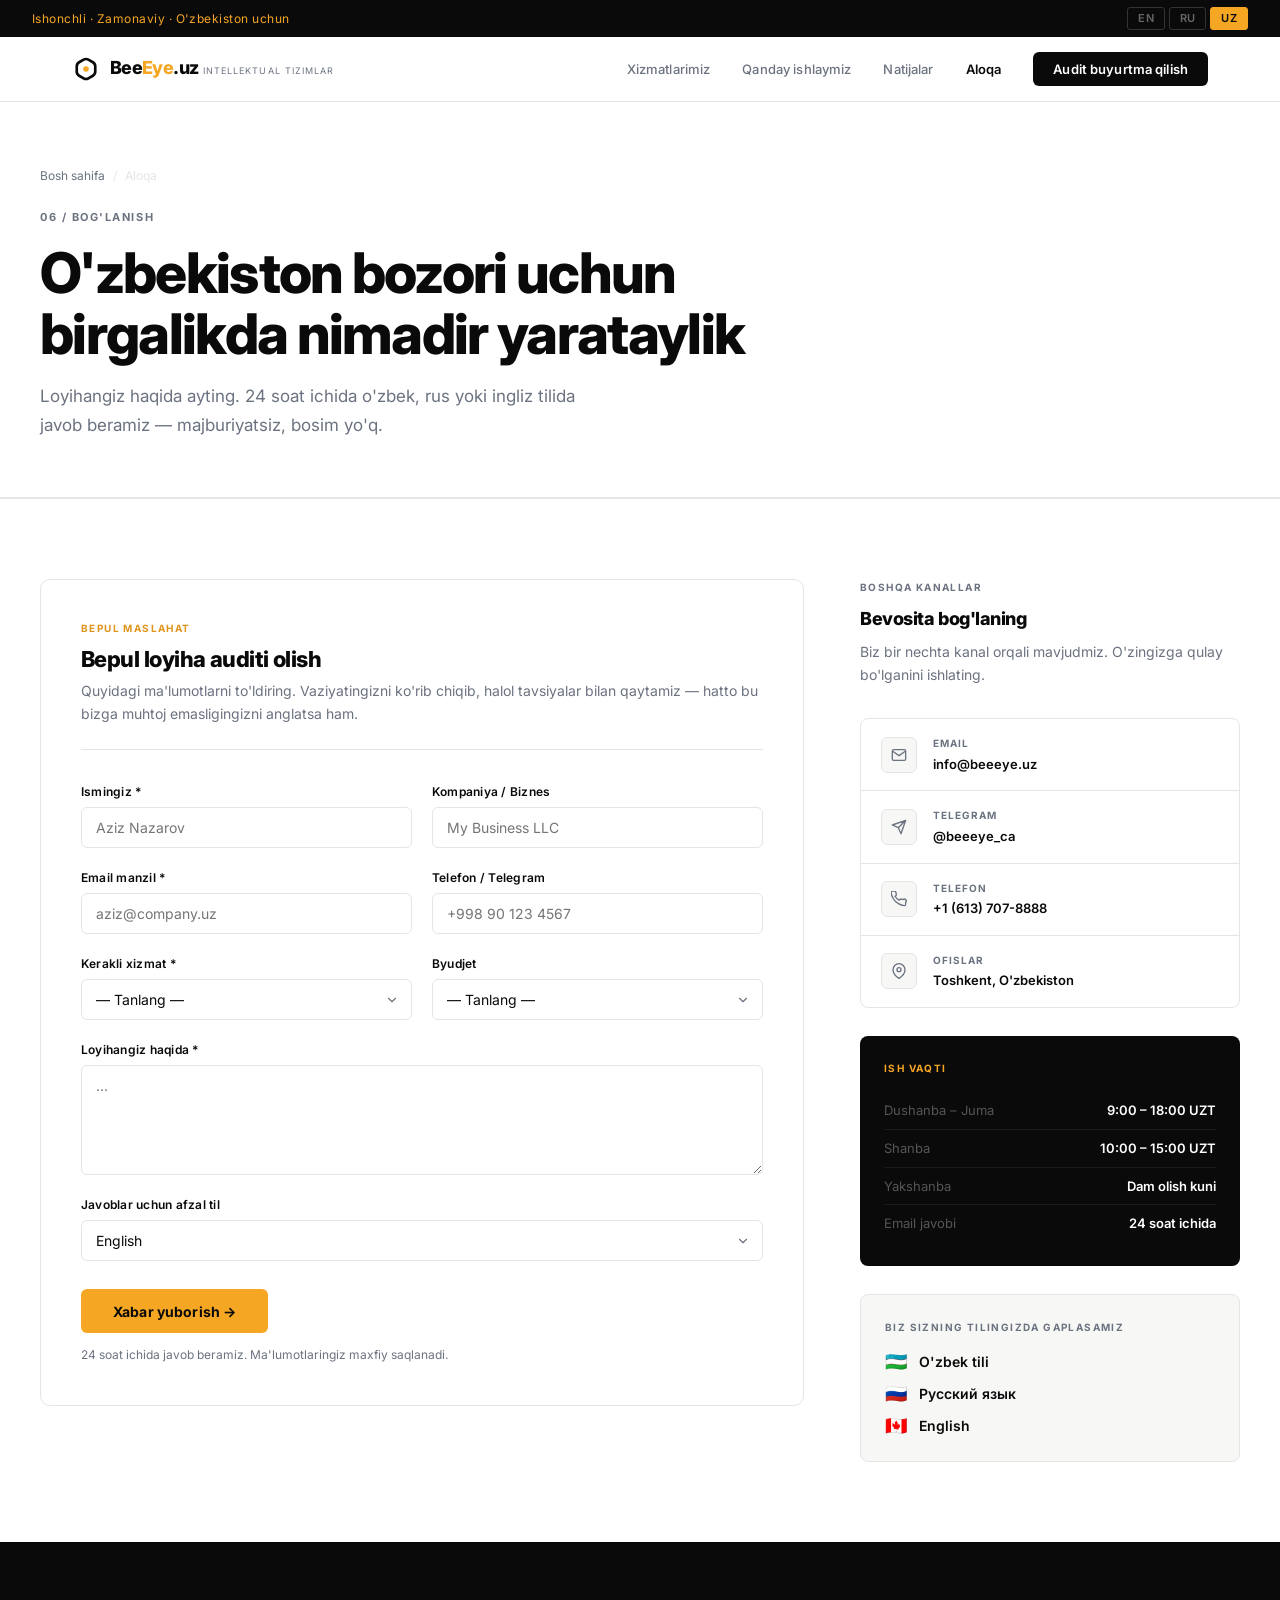
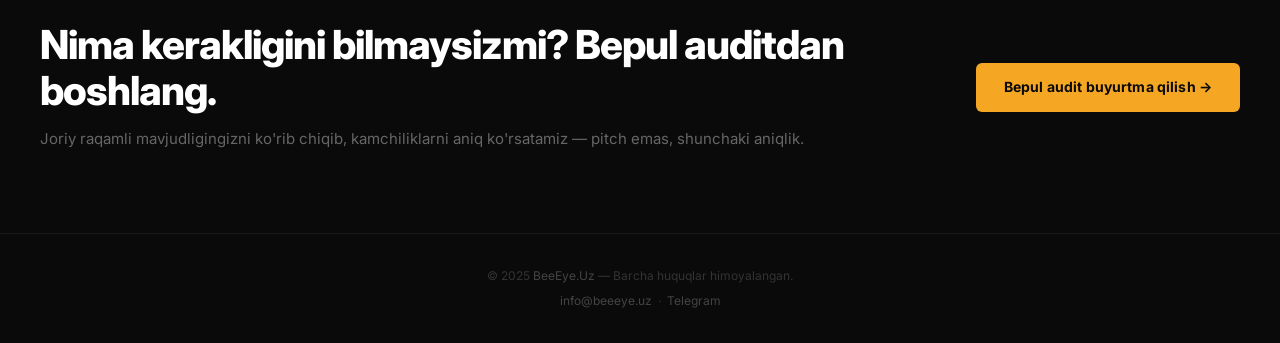
==== commit dd64d975: "Add files via upload" ====
--- a/contact.html
+++ b/contact.html
@@ -8,175 +8,7 @@
   <link rel="preconnect" href="https://fonts.googleapis.com">
   <link rel="preconnect" href="https://fonts.gstatic.com" crossorigin>
   <link href="https://fonts.googleapis.com/css2?family=Inter:wght@300;400;500;600;700;800;900&display=swap" rel="stylesheet">
-  <style>
-    *, *::before, *::after { margin: 0; padding: 0; box-sizing: border-box; }
-    :root {
-      --black: #0a0a0a; --white: #ffffff; --off: #f7f7f5;
-      --amber: #f5a623; --amber-d: #e0941a;
-      --muted: #6b7280; --border: #e5e5e5;
-      --green-bg: #ecfdf5; --green-text: #065f46; --green-border: #a7f3d0;
-    }
-    html { scroll-behavior: smooth; }
-    body { font-family: 'Inter', -apple-system, sans-serif; background: var(--white); color: var(--black); line-height: 1.6; -webkit-font-smoothing: antialiased; }
-
-    /* ─── Lang bar ─── */
-    .lang-bar { background: var(--black); padding: 0.45rem 2rem; display: flex; justify-content: space-between; align-items: center; }
-    .lang-bar-left { font-size: 12px; color: #555; letter-spacing: 0.04em; }
-    .lang-bar-left span { color: var(--amber); }
-    .lang-switcher { display: flex; gap: 0.25rem; }
-    .lang-btn { background: transparent; border: 1px solid #333; color: #666; padding: 0.2rem 0.6rem; border-radius: 3px; font-size: 11px; font-weight: 600; letter-spacing: 0.06em; cursor: pointer; font-family: inherit; transition: all 0.15s; }
-    .lang-btn:hover { border-color: var(--amber); color: var(--amber); }
-    .lang-btn.active { background: var(--amber); border-color: var(--amber); color: var(--black); }
-
-    /* ─── Nav ─── */
-    nav { position: sticky; top: 0; z-index: 999; background: var(--white); border-bottom: 1px solid var(--border); }
-    .nav-inner { max-width: 1200px; margin: 0 auto; padding: 0 2rem; height: 64px; display: flex; align-items: center; justify-content: space-between; }
-    .nav-logo { display: flex; flex-direction: column; text-decoration: none; }
-    .nav-logo-name { font-size: 18px; font-weight: 800; color: var(--black); letter-spacing: -0.03em; line-height: 1; }
-    .nav-logo-name em { color: var(--amber); font-style: normal; }
-    .nav-logo-tagline { font-size: 9px; color: var(--muted); letter-spacing: 0.12em; text-transform: uppercase; margin-top: 2px; }
-    .nav-links { display: flex; align-items: center; gap: 2rem; list-style: none; }
-    .nav-links a { text-decoration: none; font-size: 13px; font-weight: 500; color: var(--muted); transition: color 0.15s; }
-    .nav-links a:hover, .nav-links a.active { color: var(--black); font-weight: 600; }
-    .btn-nav { background: var(--black); color: var(--white) !important; padding: 0.55rem 1.25rem; border-radius: 6px; font-size: 13px; font-weight: 600 !important; text-decoration: none; transition: background 0.15s; }
-    .btn-nav:hover { background: #222 !important; }
-    .hamburger { display: none; flex-direction: column; gap: 5px; background: none; border: none; cursor: pointer; }
-    .hamburger span { width: 22px; height: 2px; background: var(--black); display: block; }
-    .mobile-nav { display: none; background: var(--white); border-bottom: 1px solid var(--border); padding: 1rem 2rem 1.5rem; }
-    .mobile-nav.open { display: block; }
-    .mobile-nav a { display: block; padding: 0.6rem 0; font-size: 15px; font-weight: 500; color: var(--black); text-decoration: none; border-bottom: 1px solid var(--border); }
-    .mobile-nav a:last-child { border-bottom: none; }
-    .mobile-nav .btn-nav { display: block; text-align: center; margin-top: 1rem; background: var(--black); color: var(--white) !important; border-radius: 6px; font-weight: 600 !important; }
-
-    /* ─── Page header ─── */
-    .page-header { padding: 4rem 2rem 3.5rem; border-bottom: 1px solid var(--border); }
-    .page-header-inner { max-width: 1200px; margin: 0 auto; }
-    .breadcrumb { font-size: 12px; color: var(--muted); margin-bottom: 1.5rem; display: flex; align-items: center; gap: 0.5rem; }
-    .breadcrumb a { color: var(--muted); text-decoration: none; }
-    .breadcrumb span { color: var(--border); }
-    .page-eyebrow { font-size: 11px; font-weight: 700; letter-spacing: 0.14em; text-transform: uppercase; color: var(--muted); margin-bottom: 1rem; }
-    .page-header h1 { font-size: clamp(32px, 5vw, 52px); font-weight: 800; letter-spacing: -0.03em; line-height: 1.1; max-width: 720px; margin-bottom: 1rem; }
-    .page-header p { font-size: 17px; color: var(--muted); max-width: 560px; line-height: 1.75; }
-
-    /* ─── Layout ─── */
-    .divider { height: 1px; background: var(--border); }
-    .section { padding: 5rem 2rem; }
-    .section-inner { max-width: 1200px; margin: 0 auto; }
-
-    /* ─── Contact grid ─── */
-    .contact-grid { display: grid; grid-template-columns: 1fr; gap: 3.5rem; align-items: start; }
-
-    /* ─── Form card ─── */
-    .form-card { border: 1px solid var(--border); border-radius: 10px; padding: 2.5rem; }
-    .form-card-header { margin-bottom: 2rem; padding-bottom: 1.5rem; border-bottom: 1px solid var(--border); }
-    .form-card-eyebrow { font-size: 10px; font-weight: 700; letter-spacing: 0.14em; text-transform: uppercase; color: var(--amber-d); margin-bottom: 0.6rem; }
-    .form-card-title { font-size: 22px; font-weight: 800; letter-spacing: -0.025em; line-height: 1.2; margin-bottom: 0.4rem; }
-    .form-card-sub { font-size: 14px; color: var(--muted); line-height: 1.65; }
-
-    .field-row { display: grid; grid-template-columns: 1fr; gap: 1.25rem; margin-bottom: 1.25rem; }
-    .field { display: flex; flex-direction: column; gap: 0.35rem; }
-    .field label { font-size: 12px; font-weight: 600; color: var(--black); letter-spacing: 0.02em; }
-    .field input, .field select, .field textarea {
-      padding: 0.7rem 0.9rem;
-      border: 1px solid var(--border);
-      border-radius: 6px;
-      font-size: 14px;
-      font-family: inherit;
-      color: var(--black);
-      background: var(--white);
-      transition: border-color 0.15s;
-      outline: none;
-      width: 100%;
-    }
-    .field input:focus, .field select:focus, .field textarea:focus { border-color: var(--amber); }
-    .field textarea { min-height: 110px; resize: vertical; }
-    .field select {
-      appearance: none;
-      background-image: url("data:image/svg+xml,%3Csvg xmlns='http://www.w3.org/2000/svg' width='14' height='14' viewBox='0 0 24 24' fill='none'%3E%3Cpath d='M6 9l6 6 6-6' stroke='%236b7280' stroke-width='2' stroke-linecap='round' stroke-linejoin='round'/%3E%3C/svg%3E");
-      background-repeat: no-repeat;
-      background-position: right 0.75rem center;
-      padding-right: 2.25rem;
-    }
-    .form-footer { margin-top: 1.75rem; display: flex; flex-direction: column; gap: 0.75rem; align-items: flex-start; }
-    .btn-submit {
-      background: var(--amber); color: var(--black); border: none;
-      padding: 0.85rem 2rem; border-radius: 6px; font-size: 14px; font-weight: 700;
-      cursor: pointer; font-family: inherit; transition: background 0.15s; letter-spacing: 0.01em;
-    }
-    .btn-submit:hover { background: var(--amber-d); }
-    .form-note { font-size: 12px; color: var(--muted); line-height: 1.6; }
-
-    .success-msg {
-      display: none;
-      background: var(--green-bg);
-      border: 1px solid var(--green-border);
-      border-radius: 8px;
-      padding: 2rem;
-      text-align: center;
-    }
-    .success-msg h3 { font-size: 18px; font-weight: 800; color: var(--green-text); margin-bottom: 0.5rem; letter-spacing: -0.02em; }
-    .success-msg p { font-size: 14px; color: #047857; line-height: 1.65; }
-
-    /* ─── Sidebar ─── */
-    .sidebar { display: flex; flex-direction: column; gap: 1.75rem; }
-    .sidebar-header { margin-bottom: 0.25rem; }
-    .sidebar-eyebrow { font-size: 10px; font-weight: 700; letter-spacing: 0.14em; text-transform: uppercase; color: var(--muted); margin-bottom: 0.6rem; }
-    .sidebar-title { font-size: 18px; font-weight: 800; letter-spacing: -0.025em; margin-bottom: 0.4rem; }
-    .sidebar-sub { font-size: 14px; color: var(--muted); line-height: 1.65; }
-
-    .contact-cards { display: flex; flex-direction: column; gap: 0; border: 1px solid var(--border); border-radius: 8px; overflow: hidden; }
-    .contact-card { display: flex; align-items: center; gap: 1rem; padding: 1rem 1.25rem; border-bottom: 1px solid var(--border); text-decoration: none; color: inherit; transition: background 0.15s; }
-    .contact-card:last-child { border-bottom: none; }
-    .contact-card:hover { background: var(--off); }
-    .cc-icon { width: 36px; height: 36px; background: var(--off); border: 1px solid var(--border); border-radius: 6px; display: flex; align-items: center; justify-content: center; flex-shrink: 0; }
-    .cc-label { font-size: 10px; font-weight: 700; letter-spacing: 0.1em; text-transform: uppercase; color: var(--muted); margin-bottom: 0.15rem; }
-    .cc-value { font-size: 13px; font-weight: 600; color: var(--black); }
-
-    .hours-box { background: var(--black); border-radius: 8px; padding: 1.5rem; }
-    .hours-eyebrow { font-size: 10px; font-weight: 700; letter-spacing: 0.14em; text-transform: uppercase; color: var(--amber); margin-bottom: 1rem; }
-    .hours-row { display: flex; justify-content: space-between; align-items: center; padding: 0.5rem 0; border-bottom: 1px solid #1a1a1a; font-size: 13px; }
-    .hours-row:last-child { border-bottom: none; }
-    .hours-day { color: #555; }
-    .hours-time { color: var(--white); font-weight: 600; }
-
-    .lang-box { border: 1px solid var(--border); border-radius: 8px; padding: 1.5rem; background: var(--off); }
-    .lang-box-eyebrow { font-size: 10px; font-weight: 700; letter-spacing: 0.14em; text-transform: uppercase; color: var(--muted); margin-bottom: 1rem; }
-    .lang-items { display: flex; flex-direction: column; gap: 0.6rem; }
-    .lang-item { display: flex; align-items: center; gap: 0.75rem; font-size: 14px; font-weight: 600; color: var(--black); }
-    .lang-item-flag { font-size: 18px; line-height: 1; }
-
-    /* ─── CTA band ─── */
-    .cta-band { background: var(--black); padding: 5rem 2rem; }
-    .cta-band-inner { max-width: 1200px; margin: 0 auto; display: grid; grid-template-columns: 1fr; gap: 2.5rem; align-items: center; }
-    .cta-band h2 { font-size: clamp(26px, 3.5vw, 40px); font-weight: 800; letter-spacing: -0.025em; line-height: 1.15; color: var(--white); }
-    .cta-band p { font-size: 15px; color: #666; line-height: 1.75; margin-top: 0.75rem; }
-    .btn-amber { background: var(--amber); color: var(--black); padding: 0.85rem 1.75rem; border-radius: 6px; font-size: 14px; font-weight: 700; text-decoration: none; transition: background 0.15s; display: inline-block; white-space: nowrap; }
-    .btn-amber:hover { background: var(--amber-d); }
-
-    /* ─── Footer ─── */
-    footer { background: var(--black); border-top: 1px solid #1a1a1a; padding: 2rem; text-align: center; }
-    .footer-bottom { max-width: 1200px; margin: 0 auto; display: flex; flex-direction: column; gap: 0.4rem; }
-    .footer-bottom p { font-size: 12px; color: #333; }
-    .footer-bottom a { color: #444; text-decoration: none; }
-    .footer-bottom a:hover { color: var(--amber); }
-
-    /* ─── Responsive ─── */
-    @media (max-width: 767px) {
-      .nav-links { display: none; }
-      .hamburger { display: flex; }
-      .section { padding: 3.5rem 1.5rem; }
-      .page-header { padding: 3rem 1.5rem 2.5rem; }
-      .lang-bar { padding: 0.45rem 1.5rem; }
-      .form-card { padding: 1.75rem; }
-    }
-    @media (min-width: 640px) {
-      .field-row { grid-template-columns: 1fr 1fr; }
-    }
-    @media (min-width: 1024px) {
-      .contact-grid { grid-template-columns: 1fr 380px; }
-      .cta-band-inner { grid-template-columns: 1fr auto; }
-    }
-  </style>
+  <link rel="stylesheet" href="assets/css/site.css">
 </head>
 <body>
 
@@ -426,145 +258,19 @@
   </div>
 </footer>
 
+<script src="assets/js/t-shared.js"></script>
+<script src="assets/js/t-contact.js"></script>
+<script src="assets/js/common.js"></script>
 <script>
-const T = {
-  en: {
-    lang_tagline:"Reliable · Modern · Built for Uzbekistan",
-    nav_tagline:"Intelligent Systems", nav_services:"Our Services", nav_how:"How We Work",
-    nav_portfolio:"Results", nav_contact_lnk:"Contact", nav_cta:"Book an Audit", nav_home:"Home",
-    page_bc:"Contact", page_eyebrow:"06 / Get in Touch",
-    page_h1:"Let's build something for the Uzbekistan market",
-    page_sub:"Tell us about your project. We respond within 24 hours in Uzbek, Russian, or English — no obligation, no sales pressure.",
-    form_eyebrow:"Free Consultation",
-    form_title:"Get a free project audit",
-    form_sub:"Fill in the details below. We'll review your situation and come back with honest recommendations — even if that means you don't need us.",
-    field_name:"Your Name *", field_company:"Company / Business", field_email:"Email Address *",
-    field_phone:"Phone / Telegram", field_service:"Service Needed *", field_budget:"Budget Range",
-    field_msg:"About Your Project *", field_lang:"Preferred language for replies",
-    sel_default:"— Select —",
-    opt_web:"Website Design &amp; Development", opt_ecom:"E-Commerce Store",
-    opt_seo:"SEO &amp; Digital Marketing", opt_ai:"AI Integration / Chatbot",
-    opt_full:"Full Digital Package", opt_other:"Other / Not sure yet",
-    bud1:"Under $500", bud2:"$500 – $1,000", bud3:"$1,000 – $2,500",
-    bud4:"$2,500 – $5,000", bud5:"$5,000+",
-    btn_submit:"Send message →",
-    form_note:"We respond within 24 hours. Your information is kept private.",
-    ok_title:"Message received.", ok_sub:"Thank you for reaching out. We'll contact you within 24 hours to discuss your project in detail.",
-    sb_eyebrow:"Other channels", sb_title:"Reach us directly",
-    sb_sub:"We're available across multiple channels. Use whichever is most convenient for you.",
-    cc_email:"Email", cc_phone:"Phone", cc_offices:"Offices",
-    cc_offices_val:"Tashkent, Uzbekistan",
-    hours_title:"Business Hours",
-    h_monFri:"Monday – Friday", h_sat:"Saturday", h_sun:"Sunday",
-    h_closed:"Closed", h_email:"Email response", h_24h:"Within 24 hours",
-    lang_box_title:"We speak your language",
-    cta_h:"Not sure what you need? Start with a free audit.",
-    cta_p:"We'll review your current digital presence and tell you exactly where the gaps are — no pitch, just clarity.",
-    cta_btn:"Book Free Audit →",
-    footer_rights:"All rights reserved."
-  },
-  ru: {
-    lang_tagline:"Надёжно · Современно · Для Узбекистана",
-    nav_tagline:"Интеллектуальные системы", nav_services:"Наши услуги", nav_how:"Как мы работаем",
-    nav_portfolio:"Результаты", nav_contact_lnk:"Контакты", nav_cta:"Записаться на аудит", nav_home:"Главная",
-    page_bc:"Контакты", page_eyebrow:"06 / Связаться",
-    page_h1:"Давайте создадим что-то для рынка Узбекистана",
-    page_sub:"Расскажите о своём проекте. Мы ответим в течение 24 часов на узбекском, русском или английском — без обязательств и давления.",
-    form_eyebrow:"Бесплатная консультация",
-    form_title:"Получите бесплатный аудит проекта",
-    form_sub:"Заполните форму ниже. Мы изучим вашу ситуацию и дадим честные рекомендации — даже если окажется, что вам не нужны наши услуги.",
-    field_name:"Ваше имя *", field_company:"Компания / Бизнес", field_email:"Email *",
-    field_phone:"Телефон / Telegram", field_service:"Нужная услуга *", field_budget:"Бюджет",
-    field_msg:"О вашем проекте *", field_lang:"Предпочтительный язык для ответов",
-    sel_default:"— Выберите —",
-    opt_web:"Разработка и дизайн сайта", opt_ecom:"Интернет-магазин",
-    opt_seo:"SEO и цифровой маркетинг", opt_ai:"Интеграция ИИ / Чат-бот",
-    opt_full:"Полный цифровой пакет", opt_other:"Другое / Пока не знаю",
-    bud1:"До $500", bud2:"$500 – $1 000", bud3:"$1 000 – $2 500",
-    bud4:"$2 500 – $5 000", bud5:"От $5 000",
-    btn_submit:"Отправить сообщение →",
-    form_note:"Отвечаем в течение 24 часов. Ваши данные конфиденциальны.",
-    ok_title:"Сообщение получено.", ok_sub:"Спасибо, что написали. Мы свяжемся с вами в течение 24 часов для детального обсуждения проекта.",
-    sb_eyebrow:"Другие каналы", sb_title:"Свяжитесь напрямую",
-    sb_sub:"Мы доступны по нескольким каналам. Используйте тот, который вам удобнее.",
-    cc_email:"Email", cc_phone:"Телефон", cc_offices:"Офисы",
-    cc_offices_val:"Ташкент, Узбекистан",
-    hours_title:"Рабочие часы",
-    h_monFri:"Понедельник – Пятница", h_sat:"Суббота", h_sun:"Воскресенье",
-    h_closed:"Выходной", h_email:"Ответ по email", h_24h:"В течение 24 часов",
-    lang_box_title:"Мы говорим на вашем языке",
-    cta_h:"Не знаете, что нужно? Начните с бесплатного аудита.",
-    cta_p:"Мы проанализируем ваше текущее цифровое присутствие и точно скажем, где пробелы — без питча, просто ясность.",
-    cta_btn:"Заказать бесплатный аудит →",
-    footer_rights:"Все права защищены."
-  },
-  uz: {
-    lang_tagline:"Ishonchli · Zamonaviy · O'zbekiston uchun",
-    nav_tagline:"Intellektual tizimlar", nav_services:"Xizmatlarimiz", nav_how:"Qanday ishlaymiz",
-    nav_portfolio:"Natijalar", nav_contact_lnk:"Aloqa", nav_cta:"Audit buyurtma qilish", nav_home:"Bosh sahifa",
-    page_bc:"Aloqa", page_eyebrow:"06 / Bog'lanish",
-    page_h1:"O'zbekiston bozori uchun birgalikda nimadir yarataylik",
-    page_sub:"Loyihangiz haqida ayting. 24 soat ichida o'zbek, rus yoki ingliz tilida javob beramiz — majburiyatsiz, bosim yo'q.",
-    form_eyebrow:"Bepul maslahat",
-    form_title:"Bepul loyiha auditi olish",
-    form_sub:"Quyidagi ma'lumotlarni to'ldiring. Vaziyatingizni ko'rib chiqib, halol tavsiyalar bilan qaytamiz — hatto bu bizga muhtoj emasligingizni anglatsa ham.",
-    field_name:"Ismingiz *", field_company:"Kompaniya / Biznes", field_email:"Email manzil *",
-    field_phone:"Telefon / Telegram", field_service:"Kerakli xizmat *", field_budget:"Byudjet",
-    field_msg:"Loyihangiz haqida *", field_lang:"Javoblar uchun afzal til",
-    sel_default:"— Tanlang —",
-    opt_web:"Veb-sayt dizayni va ishlab chiqish", opt_ecom:"Elektron tijorat do'koni",
-    opt_seo:"SEO va raqamli marketing", opt_ai:"AI integratsiyasi / Chatbot",
-    opt_full:"To'liq raqamli paket", opt_other:"Boshqa / Hali aniq emas",
-    bud1:"$500 dan kam", bud2:"$500 – $1 000", bud3:"$1 000 – $2 500",
-    bud4:"$2 500 – $5 000", bud5:"$5 000+",
-    btn_submit:"Xabar yuborish →",
-    form_note:"24 soat ichida javob beramiz. Ma'lumotlaringiz maxfiy saqlanadi.",
-    ok_title:"Xabar qabul qilindi.", ok_sub:"Murojaat qilganingiz uchun rahmat. Loyihangizni batafsil muhokama qilish uchun 24 soat ichida siz bilan bog'lanamiz.",
-    sb_eyebrow:"Boshqa kanallar", sb_title:"Bevosita bog'laning",
-    sb_sub:"Biz bir nechta kanal orqali mavjudmiz. O'zingizga qulay bo'lganini ishlating.",
-    cc_email:"Email", cc_phone:"Telefon", cc_offices:"Ofislar",
-    cc_offices_val:"Toshkent, O'zbekiston",
-    hours_title:"Ish vaqti",
-    h_monFri:"Dushanba – Juma", h_sat:"Shanba", h_sun:"Yakshanba",
-    h_closed:"Dam olish kuni", h_email:"Email javobi", h_24h:"24 soat ichida",
-    lang_box_title:"Biz sizning tilingizda gaplasamiz",
-    cta_h:"Nima kerakligini bilmaysizmi? Bepul auditdan boshlang.",
-    cta_p:"Joriy raqamli mavjudligingizni ko'rib chiqib, kamchiliklarni aniq ko'rsatamiz — pitch emas, shunchaki aniqlik.",
-    cta_btn:"Bepul audit buyurtma qilish →",
-    footer_rights:"Barcha huquqlar himoyalangan."
-  }
-};
-
-let lang = 'uz';
-function setLang(l) {
-  lang = l;
-  const t = T[l];
-  ['en','ru','uz'].forEach(x => document.getElementById('btn-'+x).classList.toggle('active', x===l));
-  document.documentElement.lang = l;
-  document.querySelectorAll('[data-i18n]').forEach(el => {
-    const k = el.getAttribute('data-i18n');
-    if (t[k] !== undefined) el.innerHTML = t[k];
-  });
-  document.querySelectorAll('select option[data-i18n]').forEach(opt => {
-    const k = opt.getAttribute('data-i18n');
-    if (t[k] !== undefined) opt.textContent = t[k].replace(/&amp;/g,'&');
-  });
-  try { localStorage.setItem('bl', l); } catch(e) {}
-}
-
-function toggleMobile() { document.getElementById('mobile-nav').classList.toggle('open'); }
-
 function handleSubmit(e) {
   e.preventDefault();
-  const t = T[lang];
+  var t = Object.assign({}, window.T_SHARED[lang] || {}, window.T_PAGE[lang] || {});
   document.getElementById('contact-form').style.display = 'none';
-  const s = document.getElementById('success-msg');
+  var s = document.getElementById('success-msg');
   s.style.display = 'block';
   s.querySelector('h3').textContent = t.ok_title;
   s.querySelector('p').textContent = t.ok_sub;
 }
-
-try { const s = localStorage.getItem('bl'); setLang(s && T[s] ? s : 'uz'); } catch(e) {}
 </script>
 </body>
 </html>
--- a/assets/css/site.css
+++ b/assets/css/site.css
@@ -0,0 +1,386 @@
+/* =================================================
+   BeeEye.uz — site.css
+   Single source of truth for all page styles.
+   Sections: Reset · Lang Bar · Nav · Page Header ·
+             Section Anatomy · Buttons · Tags · CTA Band ·
+             Footer (simple + full) · Index · Services ·
+             Portfolio · Contact · Responsive
+   ================================================= */
+
+/* === RESET & VARIABLES === */
+*, *::before, *::after { margin: 0; padding: 0; box-sizing: border-box; }
+:root {
+  --black:   #0a0a0a;
+  --white:   #ffffff;
+  --off:     #f7f7f5;
+  --amber:   #f5a623;
+  --amber-d: #e0941a;
+  --muted:   #6b7280;
+  --border:  #e5e5e5;
+  --code:    #1a1a1a;
+  /* contact page palette */
+  --green-bg:     #ecfdf5;
+  --green-text:   #065f46;
+  --green-border: #a7f3d0;
+}
+html { scroll-behavior: smooth; }
+body {
+  font-family: 'Inter', -apple-system, BlinkMacSystemFont, sans-serif;
+  background: var(--white);
+  color: var(--black);
+  line-height: 1.6;
+  -webkit-font-smoothing: antialiased;
+}
+
+/* === LANG BAR === */
+.lang-bar { background: var(--black); padding: 0.45rem 2rem; display: flex; justify-content: space-between; align-items: center; }
+.lang-bar-left { font-size: 12px; color: #555; letter-spacing: 0.04em; }
+.lang-bar-left span { color: var(--amber); }
+.lang-switcher { display: flex; gap: 0.25rem; }
+.lang-btn { background: transparent; border: 1px solid #333; color: #666; padding: 0.2rem 0.6rem; border-radius: 3px; font-size: 11px; font-weight: 600; letter-spacing: 0.06em; cursor: pointer; font-family: inherit; transition: all 0.15s; }
+.lang-btn:hover { border-color: var(--amber); color: var(--amber); }
+.lang-btn.active { background: var(--amber); border-color: var(--amber); color: var(--black); }
+
+/* === NAV === */
+nav { position: sticky; top: 0; z-index: 999; background: var(--white); border-bottom: 1px solid var(--border); }
+.nav-inner { max-width: 1200px; margin: 0 auto; padding: 0 2rem; height: 64px; display: flex; align-items: center; justify-content: space-between; }
+.nav-logo { display: flex; flex-direction: column; text-decoration: none; }
+.nav-logo-name { font-size: 18px; font-weight: 800; color: var(--black); letter-spacing: -0.03em; line-height: 1; }
+.nav-logo-name em { color: var(--amber); font-style: normal; }
+.nav-logo-tagline { font-size: 9px; color: var(--muted); letter-spacing: 0.12em; text-transform: uppercase; margin-top: 2px; }
+.nav-links { display: flex; align-items: center; gap: 2rem; list-style: none; }
+.nav-links a { text-decoration: none; font-size: 13px; font-weight: 500; color: var(--muted); letter-spacing: 0.01em; transition: color 0.15s; }
+.nav-links a:hover { color: var(--black); }
+.nav-links a.active { color: var(--black); font-weight: 600; }
+.btn-nav { background: var(--black); color: var(--white) !important; padding: 0.55rem 1.25rem; border-radius: 6px; font-size: 13px; font-weight: 600 !important; text-decoration: none; letter-spacing: 0.01em; transition: background 0.15s; }
+.btn-nav:hover { background: #222 !important; }
+.hamburger { display: none; flex-direction: column; gap: 5px; background: none; border: none; cursor: pointer; }
+.hamburger span { width: 22px; height: 2px; background: var(--black); display: block; }
+
+/* === MOBILE NAV === */
+.mobile-nav { display: none; background: var(--white); border-bottom: 1px solid var(--border); padding: 1rem 2rem 1.5rem; }
+.mobile-nav.open { display: block; }
+.mobile-nav a { display: block; padding: 0.6rem 0; font-size: 15px; font-weight: 500; color: var(--black); text-decoration: none; border-bottom: 1px solid var(--border); }
+.mobile-nav a:last-child { border-bottom: none; }
+.mobile-nav .btn-nav { display: block; text-align: center; margin-top: 1rem; }
+
+/* === PAGE HEADER (services / portfolio / contact) === */
+.page-header { padding: 4rem 2rem 3.5rem; border-bottom: 1px solid var(--border); }
+.page-header-inner { max-width: 1200px; margin: 0 auto; }
+.breadcrumb { font-size: 12px; color: var(--muted); margin-bottom: 1.5rem; display: flex; align-items: center; gap: 0.5rem; }
+.breadcrumb a { color: var(--muted); text-decoration: none; }
+.breadcrumb a:hover { color: var(--black); }
+.breadcrumb span { color: var(--border); }
+.page-eyebrow { font-size: 11px; font-weight: 700; letter-spacing: 0.14em; text-transform: uppercase; color: var(--muted); margin-bottom: 1rem; }
+.page-header h1 { font-size: clamp(32px, 5vw, 56px); font-weight: 800; letter-spacing: -0.03em; line-height: 1.1; max-width: 760px; margin-bottom: 1rem; }
+.page-header p { font-size: 17px; color: var(--muted); max-width: 560px; line-height: 1.75; }
+
+/* === SECTION ANATOMY === */
+.section { padding: 5rem 2rem; }
+.section-inner { max-width: 1200px; margin: 0 auto; }
+.section-alt { background: var(--off); }
+.divider { height: 1px; background: var(--border); }
+/* Default: eyebrow is amber text (services/portfolio/contact) */
+.section-eyebrow { font-size: 11px; font-weight: 700; letter-spacing: 0.14em; text-transform: uppercase; color: var(--amber); margin-bottom: 1.25rem; }
+/* num-eyebrow: muted text with amber number prefix (index.html) */
+.section-eyebrow.num-eyebrow { color: var(--muted); display: flex; align-items: center; gap: 0.6rem; }
+.section-eyebrow .num { color: var(--amber); }
+.section-h { font-size: clamp(26px, 3.5vw, 40px); font-weight: 800; letter-spacing: -0.025em; line-height: 1.15; max-width: 700px; margin-bottom: 1rem; }
+.section-sub { font-size: 16px; color: var(--muted); max-width: 560px; line-height: 1.75; margin-bottom: 3rem; }
+
+/* === BUTTONS === */
+.btn-primary { background: var(--black); color: var(--white); padding: 0.85rem 1.75rem; border-radius: 6px; font-size: 14px; font-weight: 600; text-decoration: none; letter-spacing: 0.01em; transition: background 0.15s; display: inline-block; margin-top: 1.5rem; }
+.btn-primary:hover { background: #222; }
+.btn-amber { background: var(--amber); color: var(--black); padding: 0.85rem 1.75rem; border-radius: 6px; font-size: 14px; font-weight: 700; text-decoration: none; letter-spacing: 0.01em; transition: background 0.15s; display: inline-block; margin-top: 1.5rem; white-space: nowrap; }
+.btn-amber:hover { background: var(--amber-d); }
+.btn-ghost { background: transparent; color: var(--black); padding: 0.85rem 1.75rem; border-radius: 6px; font-size: 14px; font-weight: 600; text-decoration: none; border: 1.5px solid var(--border); letter-spacing: 0.01em; transition: border-color 0.15s, color 0.15s; display: inline-block; }
+.btn-ghost:hover { border-color: var(--black); }
+
+/* === TAG LIST === */
+.tag-list { display: flex; flex-wrap: wrap; gap: 0.35rem; margin-top: 1.5rem; }
+.tag { font-size: 11px; font-weight: 600; padding: 0.2rem 0.6rem; border-radius: 3px; border: 1px solid var(--border); color: var(--muted); background: var(--off); letter-spacing: 0.02em; }
+
+/* === CTA BAND (services / portfolio / contact shared) === */
+.cta-band { background: var(--black); padding: 5rem 2rem; }
+.cta-band-inner { max-width: 1200px; margin: 0 auto; display: grid; grid-template-columns: 1fr; gap: 2.5rem; align-items: center; }
+.cta-band h2 { font-size: clamp(26px, 3.5vw, 40px); font-weight: 800; letter-spacing: -0.025em; line-height: 1.15; color: var(--white); }
+.cta-band p { font-size: 15px; color: #666; line-height: 1.75; margin-top: 0.75rem; }
+/* no margin-top override for btn-amber inside cta-band */
+.cta-band .btn-amber { margin-top: 0; }
+
+/* === SIMPLE FOOTER (services / portfolio / contact) === */
+footer { background: var(--black); border-top: 1px solid #1a1a1a; padding: 2rem; text-align: center; }
+.footer-bottom { max-width: 1200px; margin: 0 auto; display: flex; flex-direction: column; gap: 0.4rem; }
+.footer-bottom p { font-size: 12px; color: #333; }
+.footer-bottom a { color: #444; text-decoration: none; }
+.footer-bottom a:hover { color: var(--amber); }
+
+/* === FULL FOOTER (index.html only — class="home-footer" on <footer>) === */
+footer.home-footer { padding: 4rem 2rem 2rem; text-align: left; border-top: none; }
+.footer-inner { max-width: 1200px; margin: 0 auto; }
+.footer-top { display: grid; grid-template-columns: 1fr; gap: 3rem; padding-bottom: 3rem; border-bottom: 1px solid #1a1a1a; }
+.footer-logo { font-size: 20px; font-weight: 800; color: var(--white); letter-spacing: -0.03em; margin-bottom: 0.75rem; display: block; text-decoration: none; }
+.footer-logo em { color: var(--amber); font-style: normal; }
+.footer-tagline { font-size: 13px; color: #444; line-height: 1.6; max-width: 280px; }
+.footer-col h4 { font-size: 11px; font-weight: 700; letter-spacing: 0.14em; text-transform: uppercase; color: #555; margin-bottom: 1rem; }
+.footer-col ul { list-style: none; display: flex; flex-direction: column; gap: 0.6rem; }
+.footer-col ul li a { font-size: 13px; color: #444; text-decoration: none; transition: color 0.15s; }
+.footer-col ul li a:hover { color: var(--white); }
+.footer-contact-item { font-size: 13px; color: #444; margin-bottom: 0.5rem; }
+.footer-contact-item a { color: #444; text-decoration: none; transition: color 0.15s; }
+.footer-contact-item a:hover { color: var(--amber); }
+.footer-inner .footer-bottom { max-width: none; margin: 0; padding-top: 1.5rem; gap: 0.5rem; }
+
+/* =====================================================
+   INDEX (home) PAGE
+   ===================================================== */
+
+/* Hero */
+.hero { padding: 6rem 2rem 5rem; max-width: 1200px; margin: 0 auto; }
+.hero-label { display: inline-flex; align-items: center; gap: 0.5rem; font-size: 11px; font-weight: 600; letter-spacing: 0.12em; text-transform: uppercase; color: var(--muted); margin-bottom: 1.75rem; }
+.hero-label::before { content: ''; width: 20px; height: 1px; background: var(--amber); }
+.hero h1 { font-size: clamp(38px, 5.5vw, 68px); font-weight: 800; letter-spacing: -0.03em; line-height: 1.08; max-width: 820px; margin-bottom: 1.75rem; }
+.hero h1 .underline { text-decoration: underline; text-decoration-color: var(--amber); text-underline-offset: 6px; }
+.hero-sub { font-size: 18px; color: var(--muted); max-width: 580px; line-height: 1.75; margin-bottom: 2.5rem; font-weight: 400; }
+.hero-actions { display: flex; gap: 1rem; flex-wrap: wrap; margin-bottom: 4rem; }
+.hero-actions .btn-amber, .hero-actions .btn-ghost { margin-top: 0; }
+
+/* Stats grid */
+.stats-grid { display: grid; grid-template-columns: repeat(2, 1fr); gap: 0; border: 1px solid var(--border); border-radius: 10px; overflow: hidden; }
+.stat-cell { padding: 1.5rem 1.75rem; border-right: 1px solid var(--border); border-bottom: 1px solid var(--border); }
+.stat-cell:nth-child(2n) { border-right: none; }
+.stat-cell:nth-last-child(-n+2) { border-bottom: none; }
+.stat-num { font-size: 28px; font-weight: 800; letter-spacing: -0.03em; color: var(--black); line-height: 1; margin-bottom: 0.3rem; }
+.stat-num span { color: var(--amber); }
+.stat-desc { font-size: 12px; color: var(--muted); font-weight: 500; line-height: 1.4; }
+
+/* Problem section */
+.problem-cols { display: grid; grid-template-columns: 1fr; gap: 3rem; padding-top: 1rem; }
+.problem-text p { font-size: 16px; color: var(--muted); line-height: 1.8; margin-bottom: 1.25rem; }
+.problem-text p strong { color: var(--black); }
+.problem-stats { display: flex; flex-direction: column; gap: 1rem; }
+.problem-stat { border: 1px solid var(--border); border-radius: 8px; padding: 1.25rem 1.5rem; background: var(--white); }
+.problem-stat-num { font-size: 32px; font-weight: 800; letter-spacing: -0.03em; color: var(--amber); line-height: 1; margin-bottom: 0.3rem; }
+.problem-stat-label { font-size: 13px; color: var(--muted); font-weight: 500; }
+
+/* Services grid (home cards) */
+.services-grid { display: grid; grid-template-columns: 1fr; gap: 0; border: 1px solid var(--border); border-radius: 10px; overflow: hidden; }
+.svc-card { padding: 2rem; border-bottom: 1px solid var(--border); background: var(--white); transition: background 0.15s; }
+.svc-card:last-child { border-bottom: none; }
+.svc-card:hover { background: #fafaf8; }
+.svc-num { font-size: 11px; font-weight: 700; letter-spacing: 0.1em; color: var(--amber); margin-bottom: 0.75rem; font-family: 'Inter', monospace; }
+.svc-title { font-size: 17px; font-weight: 700; margin-bottom: 0.4rem; letter-spacing: -0.01em; }
+.svc-tagline { font-size: 12px; color: var(--muted); font-weight: 500; margin-bottom: 0.85rem; letter-spacing: 0.01em; }
+.svc-desc { font-size: 14px; color: var(--muted); line-height: 1.7; margin-bottom: 1rem; }
+/* no extra margin-top on tag-list inside home cards */
+.svc-card .tag-list { margin-top: 0; }
+
+/* Process */
+.process-list { display: flex; flex-direction: column; gap: 0; }
+.process-step { display: grid; grid-template-columns: 60px 1fr; gap: 1.5rem; padding: 2rem 0; border-bottom: 1px solid var(--border); align-items: start; }
+.process-step:last-child { border-bottom: none; }
+.process-step-num { font-size: 32px; font-weight: 900; color: var(--border); letter-spacing: -0.05em; line-height: 1; padding-top: 4px; }
+.process-step-body h3 { font-size: 17px; font-weight: 700; margin-bottom: 0.5rem; letter-spacing: -0.01em; }
+.process-step-body p { font-size: 14px; color: var(--muted); line-height: 1.7; }
+
+/* About / philosophy */
+.quote-block { border-left: 3px solid var(--amber); padding: 1.5rem 0 1.5rem 2rem; margin: 2.5rem 0; }
+.quote-block p { font-size: 20px; font-weight: 600; letter-spacing: -0.015em; line-height: 1.5; color: var(--black); max-width: 680px; }
+.differentiators { display: grid; grid-template-columns: 1fr; gap: 2rem; margin-top: 3rem; }
+.diff-item h3 { font-size: 15px; font-weight: 700; margin-bottom: 0.4rem; letter-spacing: -0.01em; }
+.diff-item p { font-size: 14px; color: var(--muted); line-height: 1.7; }
+
+/* Results preview (home) */
+.results-grid { display: grid; grid-template-columns: 1fr; gap: 1.5rem; }
+.result-card { border: 1px solid var(--border); border-radius: 10px; padding: 1.75rem; background: var(--white); transition: border-color 0.15s; }
+.result-card:hover { border-color: var(--amber); }
+.result-industry { font-size: 10px; font-weight: 700; letter-spacing: 0.14em; text-transform: uppercase; color: var(--amber); margin-bottom: 0.75rem; }
+.result-name { font-size: 16px; font-weight: 700; margin-bottom: 0.4rem; letter-spacing: -0.01em; }
+.result-desc { font-size: 13px; color: var(--muted); line-height: 1.6; margin-bottom: 1.25rem; }
+.result-metrics { display: flex; flex-wrap: wrap; gap: 0.5rem; }
+.metric-pill { font-size: 12px; font-weight: 600; padding: 0.25rem 0.7rem; border-radius: 3px; background: #ecfdf5; color: #065f46; border: 1px solid #6ee7b7; }
+
+/* Testimonial band */
+.testimonial-band { background: var(--black); padding: 4rem 2rem; }
+.testimonial-inner { max-width: 800px; margin: 0 auto; text-align: center; }
+.testimonial-stars { color: var(--amber); font-size: 20px; letter-spacing: 2px; margin-bottom: 1.5rem; }
+.testimonial-quote { font-size: clamp(18px, 2.5vw, 24px); font-weight: 500; color: var(--white); line-height: 1.6; letter-spacing: -0.01em; margin-bottom: 2rem; }
+.testimonial-author { font-size: 13px; color: #666; letter-spacing: 0.04em; text-transform: uppercase; font-weight: 600; }
+.testimonial-author strong { color: var(--amber); }
+
+/* CTA section (index full-width) */
+.cta-section { padding: 6rem 2rem; }
+.cta-inner { max-width: 1200px; margin: 0 auto; display: grid; grid-template-columns: 1fr; gap: 2.5rem; }
+.cta-text h2 { font-size: clamp(28px, 4vw, 48px); font-weight: 800; letter-spacing: -0.03em; line-height: 1.1; margin-bottom: 1rem; }
+.cta-text p { font-size: 16px; color: var(--muted); line-height: 1.75; max-width: 480px; }
+.cta-card { background: var(--off); border: 1px solid var(--border); border-radius: 12px; padding: 2.5rem; }
+.cta-card h3 { font-size: 18px; font-weight: 700; margin-bottom: 0.5rem; letter-spacing: -0.01em; }
+.cta-card p { font-size: 14px; color: var(--muted); margin-bottom: 1.5rem; line-height: 1.6; }
+.cta-list { list-style: none; display: flex; flex-direction: column; gap: 0.5rem; margin-bottom: 2rem; }
+.cta-list li { font-size: 13px; color: var(--muted); display: flex; align-items: flex-start; gap: 0.6rem; }
+.cta-list li::before { content: '✓'; color: var(--amber); font-weight: 700; flex-shrink: 0; margin-top: 1px; }
+
+/* =====================================================
+   SERVICES PAGE
+   ===================================================== */
+
+/* Service detail layout */
+.svc-detail { display: grid; grid-template-columns: 1fr; gap: 4rem; margin-bottom: 5rem; padding-bottom: 5rem; border-bottom: 1px solid var(--border); }
+.svc-detail:last-child { border-bottom: none; margin-bottom: 0; padding-bottom: 0; }
+.svc-meta { font-size: 11px; font-weight: 700; letter-spacing: 0.14em; text-transform: uppercase; color: var(--amber); margin-bottom: 1rem; }
+.svc-detail h2 { font-size: clamp(24px, 3.5vw, 38px); font-weight: 800; letter-spacing: -0.025em; line-height: 1.15; margin-bottom: 0.75rem; }
+.svc-detail .svc-tagline { font-size: 14px; color: var(--muted); font-weight: 500; margin-bottom: 1.5rem; }
+.svc-body p { font-size: 15px; color: var(--muted); line-height: 1.8; margin-bottom: 1rem; }
+.svc-body p strong { color: var(--black); }
+.svc-body p:last-child { margin-bottom: 0; }
+.svc-feature-list { list-style: none; display: grid; grid-template-columns: 1fr; gap: 0.75rem; margin: 2rem 0; }
+.svc-feature-list li { display: flex; align-items: flex-start; gap: 0.75rem; font-size: 14px; color: var(--black); }
+.svc-feature-list li .check { color: var(--amber); font-weight: 700; flex-shrink: 0; margin-top: 1px; }
+.svc-panel { background: var(--off); border: 1px solid var(--border); border-radius: 10px; padding: 2rem; }
+.svc-panel-title { font-size: 11px; font-weight: 700; letter-spacing: 0.12em; text-transform: uppercase; color: var(--muted); margin-bottom: 1.25rem; }
+.svc-kv { display: flex; justify-content: space-between; align-items: baseline; padding: 0.75rem 0; border-bottom: 1px solid var(--border); }
+.svc-kv:last-child { border-bottom: none; }
+.svc-kv-label { font-size: 13px; color: var(--muted); }
+.svc-kv-value { font-size: 14px; font-weight: 700; color: var(--black); text-align: right; }
+.svc-kv-value.amber { color: var(--amber-d); }
+
+/* FAQ */
+.faq-list { display: flex; flex-direction: column; border: 1px solid var(--border); border-radius: 10px; overflow: hidden; }
+.faq-item { border-bottom: 1px solid var(--border); }
+.faq-item:last-child { border-bottom: none; }
+.faq-q { padding: 1.25rem 1.5rem; font-size: 15px; font-weight: 600; cursor: pointer; display: flex; justify-content: space-between; align-items: center; gap: 1rem; background: var(--white); transition: background 0.15s; letter-spacing: -0.01em; }
+.faq-q:hover { background: var(--off); }
+.faq-icon { font-size: 18px; color: var(--amber); flex-shrink: 0; transition: transform 0.2s; font-weight: 400; line-height: 1; }
+.faq-a { padding: 0 1.5rem 1.25rem; font-size: 14px; color: var(--muted); line-height: 1.75; display: none; background: var(--white); }
+.faq-item.open .faq-a { display: block; }
+.faq-item.open .faq-icon { transform: rotate(45deg); }
+
+/* =====================================================
+   PORTFOLIO PAGE
+   ===================================================== */
+
+.case-list { display: flex; flex-direction: column; gap: 0; }
+.case-item { display: grid; grid-template-columns: 1fr; gap: 2.5rem; padding: 4rem 0; border-bottom: 1px solid var(--border); align-items: start; }
+.case-item:last-child { border-bottom: none; }
+.case-label { font-size: 11px; font-weight: 700; letter-spacing: 0.14em; text-transform: uppercase; color: var(--amber); margin-bottom: 0.75rem; }
+.case-title { font-size: clamp(22px, 3vw, 32px); font-weight: 800; letter-spacing: -0.025em; line-height: 1.15; margin-bottom: 0.5rem; }
+.case-subtitle { font-size: 13px; color: var(--muted); font-weight: 500; margin-bottom: 1.25rem; }
+.case-desc { font-size: 15px; color: var(--muted); line-height: 1.8; margin-bottom: 1.5rem; }
+.case-results { display: flex; flex-wrap: wrap; gap: 0.5rem; margin-bottom: 1.5rem; }
+.result-pill { font-size: 12px; font-weight: 700; padding: 0.3rem 0.85rem; border-radius: 3px; background: #ecfdf5; color: #065f46; border: 1px solid #a7f3d0; }
+.case-visual { border-radius: 10px; overflow: hidden; border: 1px solid var(--border); }
+.case-thumb { height: 200px; display: flex; align-items: center; justify-content: center; position: relative; }
+.ct-1 { background: linear-gradient(145deg, #012a4a, #023e73); }
+.ct-2 { background: linear-gradient(145deg, #0a0a0a, #1a1a2e); }
+.ct-3 { background: linear-gradient(145deg, #052e16, #065f46); }
+.ct-4 { background: linear-gradient(145deg, #431407, #7c2d12); }
+.ct-5 { background: linear-gradient(145deg, #2e1065, #4c1d95); }
+.ct-6 { background: linear-gradient(145deg, #0c2442, #0c4a6e); }
+.case-emoji { font-size: 52px; opacity: 0.9; }
+.case-badge { position: absolute; top: 1rem; right: 1rem; background: rgba(255,255,255,0.1); border: 1px solid rgba(255,255,255,0.15); color: rgba(255,255,255,0.8); font-size: 10px; font-weight: 700; letter-spacing: 0.1em; text-transform: uppercase; padding: 0.25rem 0.65rem; border-radius: 3px; }
+.case-lang-chips { position: absolute; bottom: 1rem; left: 1rem; display: flex; gap: 0.3rem; }
+.lang-chip { background: rgba(0,0,0,0.5); color: rgba(255,255,255,0.85); font-size: 10px; font-weight: 700; padding: 0.2rem 0.5rem; border-radius: 3px; }
+.case-stats-row { display: grid; grid-template-columns: repeat(2, 1fr); border-top: 1px solid var(--border); }
+.case-stat { padding: 1rem 1.25rem; border-right: 1px solid var(--border); }
+.case-stat:last-child { border-right: none; }
+.case-stat-n { font-size: 22px; font-weight: 800; letter-spacing: -0.02em; color: var(--amber-d); line-height: 1; }
+.case-stat-l { font-size: 11px; color: var(--muted); font-weight: 500; margin-top: 0.2rem; }
+.testimonial-mini { background: var(--off); border-left: 3px solid var(--amber); padding: 1rem 1.25rem; border-radius: 0 6px 6px 0; margin-top: 1.5rem; }
+.testimonial-mini p { font-size: 13px; font-style: italic; color: var(--muted); line-height: 1.7; margin-bottom: 0.4rem; }
+.testimonial-mini-author { font-size: 11px; font-weight: 700; color: var(--black); letter-spacing: 0.04em; text-transform: uppercase; }
+
+/* =====================================================
+   CONTACT PAGE
+   ===================================================== */
+
+.contact-grid { display: grid; grid-template-columns: 1fr; gap: 3.5rem; align-items: start; }
+.form-card { border: 1px solid var(--border); border-radius: 10px; padding: 2.5rem; }
+.form-card-header { margin-bottom: 2rem; padding-bottom: 1.5rem; border-bottom: 1px solid var(--border); }
+.form-card-eyebrow { font-size: 10px; font-weight: 700; letter-spacing: 0.14em; text-transform: uppercase; color: var(--amber-d); margin-bottom: 0.6rem; }
+.form-card-title { font-size: 22px; font-weight: 800; letter-spacing: -0.025em; line-height: 1.2; margin-bottom: 0.4rem; }
+.form-card-sub { font-size: 14px; color: var(--muted); line-height: 1.65; }
+.field-row { display: grid; grid-template-columns: 1fr; gap: 1.25rem; margin-bottom: 1.25rem; }
+.field { display: flex; flex-direction: column; gap: 0.35rem; }
+.field label { font-size: 12px; font-weight: 600; color: var(--black); letter-spacing: 0.02em; }
+.field input, .field select, .field textarea { padding: 0.7rem 0.9rem; border: 1px solid var(--border); border-radius: 6px; font-size: 14px; font-family: inherit; color: var(--black); background: var(--white); transition: border-color 0.15s; outline: none; width: 100%; }
+.field input:focus, .field select:focus, .field textarea:focus { border-color: var(--amber); }
+.field textarea { min-height: 110px; resize: vertical; }
+.field select { appearance: none; background-image: url("data:image/svg+xml,%3Csvg xmlns='http://www.w3.org/2000/svg' width='14' height='14' viewBox='0 0 24 24' fill='none'%3E%3Cpath d='M6 9l6 6 6-6' stroke='%236b7280' stroke-width='2' stroke-linecap='round' stroke-linejoin='round'/%3E%3C/svg%3E"); background-repeat: no-repeat; background-position: right 0.75rem center; padding-right: 2.25rem; }
+.form-footer { margin-top: 1.75rem; display: flex; flex-direction: column; gap: 0.75rem; align-items: flex-start; }
+.btn-submit { background: var(--amber); color: var(--black); border: none; padding: 0.85rem 2rem; border-radius: 6px; font-size: 14px; font-weight: 700; cursor: pointer; font-family: inherit; transition: background 0.15s; letter-spacing: 0.01em; }
+.btn-submit:hover { background: var(--amber-d); }
+.form-note { font-size: 12px; color: var(--muted); line-height: 1.6; }
+.success-msg { display: none; background: var(--green-bg); border: 1px solid var(--green-border); border-radius: 8px; padding: 2rem; text-align: center; }
+.success-msg h3 { font-size: 18px; font-weight: 800; color: var(--green-text); margin-bottom: 0.5rem; letter-spacing: -0.02em; }
+.success-msg p { font-size: 14px; color: #047857; line-height: 1.65; }
+.sidebar { display: flex; flex-direction: column; gap: 1.75rem; }
+.sidebar-header { margin-bottom: 0.25rem; }
+.sidebar-eyebrow { font-size: 10px; font-weight: 700; letter-spacing: 0.14em; text-transform: uppercase; color: var(--muted); margin-bottom: 0.6rem; }
+.sidebar-title { font-size: 18px; font-weight: 800; letter-spacing: -0.025em; margin-bottom: 0.4rem; }
+.sidebar-sub { font-size: 14px; color: var(--muted); line-height: 1.65; }
+.contact-cards { display: flex; flex-direction: column; gap: 0; border: 1px solid var(--border); border-radius: 8px; overflow: hidden; }
+.contact-card { display: flex; align-items: center; gap: 1rem; padding: 1rem 1.25rem; border-bottom: 1px solid var(--border); text-decoration: none; color: inherit; transition: background 0.15s; }
+.contact-card:last-child { border-bottom: none; }
+.contact-card:hover { background: var(--off); }
+.cc-icon { width: 36px; height: 36px; background: var(--off); border: 1px solid var(--border); border-radius: 6px; display: flex; align-items: center; justify-content: center; flex-shrink: 0; }
+.cc-label { font-size: 10px; font-weight: 700; letter-spacing: 0.1em; text-transform: uppercase; color: var(--muted); margin-bottom: 0.15rem; }
+.cc-value { font-size: 13px; font-weight: 600; color: var(--black); }
+.hours-box { background: var(--black); border-radius: 8px; padding: 1.5rem; }
+.hours-eyebrow { font-size: 10px; font-weight: 700; letter-spacing: 0.14em; text-transform: uppercase; color: var(--amber); margin-bottom: 1rem; }
+.hours-row { display: flex; justify-content: space-between; align-items: center; padding: 0.5rem 0; border-bottom: 1px solid #1a1a1a; font-size: 13px; }
+.hours-row:last-child { border-bottom: none; }
+.hours-day { color: #555; }
+.hours-time { color: var(--white); font-weight: 600; }
+.lang-box { border: 1px solid var(--border); border-radius: 8px; padding: 1.5rem; background: var(--off); }
+.lang-box-eyebrow { font-size: 10px; font-weight: 700; letter-spacing: 0.14em; text-transform: uppercase; color: var(--muted); margin-bottom: 1rem; }
+.lang-items { display: flex; flex-direction: column; gap: 0.6rem; }
+.lang-item { display: flex; align-items: center; gap: 0.75rem; font-size: 14px; font-weight: 600; color: var(--black); }
+.lang-item-flag { font-size: 18px; line-height: 1; }
+
+/* =====================================================
+   RESPONSIVE
+   ===================================================== */
+
+@media (max-width: 767px) {
+  .nav-links { display: none; }
+  .hamburger { display: flex; }
+  .lang-bar { padding: 0.45rem 1.5rem; }
+  .section { padding: 3.5rem 1.5rem; }
+  .page-header { padding: 3rem 1.5rem 2.5rem; }
+  .hero { padding: 4rem 1.5rem 3.5rem; }
+  .form-card { padding: 1.75rem; }
+  .case-item { padding: 3rem 0; }
+}
+
+@media (min-width: 640px) {
+  .stats-grid { grid-template-columns: repeat(3, 1fr); }
+  .stat-cell:nth-child(2n) { border-right: 1px solid var(--border); }
+  .stat-cell:nth-child(3n) { border-right: none; }
+  .stat-cell:nth-last-child(-n+3) { border-bottom: none; }
+  .field-row { grid-template-columns: 1fr 1fr; }
+}
+
+@media (min-width: 768px) {
+  .problem-cols { grid-template-columns: 1.6fr 1fr; align-items: start; }
+  .differentiators { grid-template-columns: repeat(3, 1fr); }
+  .results-grid { grid-template-columns: repeat(2, 1fr); }
+  .cta-inner { grid-template-columns: 1fr 1fr; align-items: start; }
+  .footer-top { grid-template-columns: 1.8fr 1fr 1fr 1.4fr; }
+  .footer-inner .footer-bottom { flex-direction: row; justify-content: space-between; }
+  .svc-detail { grid-template-columns: 1fr 340px; align-items: start; }
+  .svc-feature-list { grid-template-columns: repeat(2, 1fr); }
+  .cta-band-inner { grid-template-columns: 1fr auto; }
+  .case-item { grid-template-columns: 1fr 340px; }
+}
+
+@media (min-width: 1024px) {
+  .services-grid { grid-template-columns: repeat(2, 1fr); }
+  .svc-card { border-right: 1px solid var(--border); border-bottom: 1px solid var(--border); }
+  .svc-card:nth-child(2n) { border-right: none; }
+  .svc-card:nth-last-child(-n+2) { border-bottom: none; }
+  .results-grid { grid-template-columns: repeat(3, 1fr); }
+  .stats-grid { grid-template-columns: repeat(6, 1fr); }
+  .stat-cell { border-right: 1px solid var(--border) !important; border-bottom: none !important; }
+  .stat-cell:last-child { border-right: none !important; }
+  .contact-grid { grid-template-columns: 1fr 380px; }
+}
